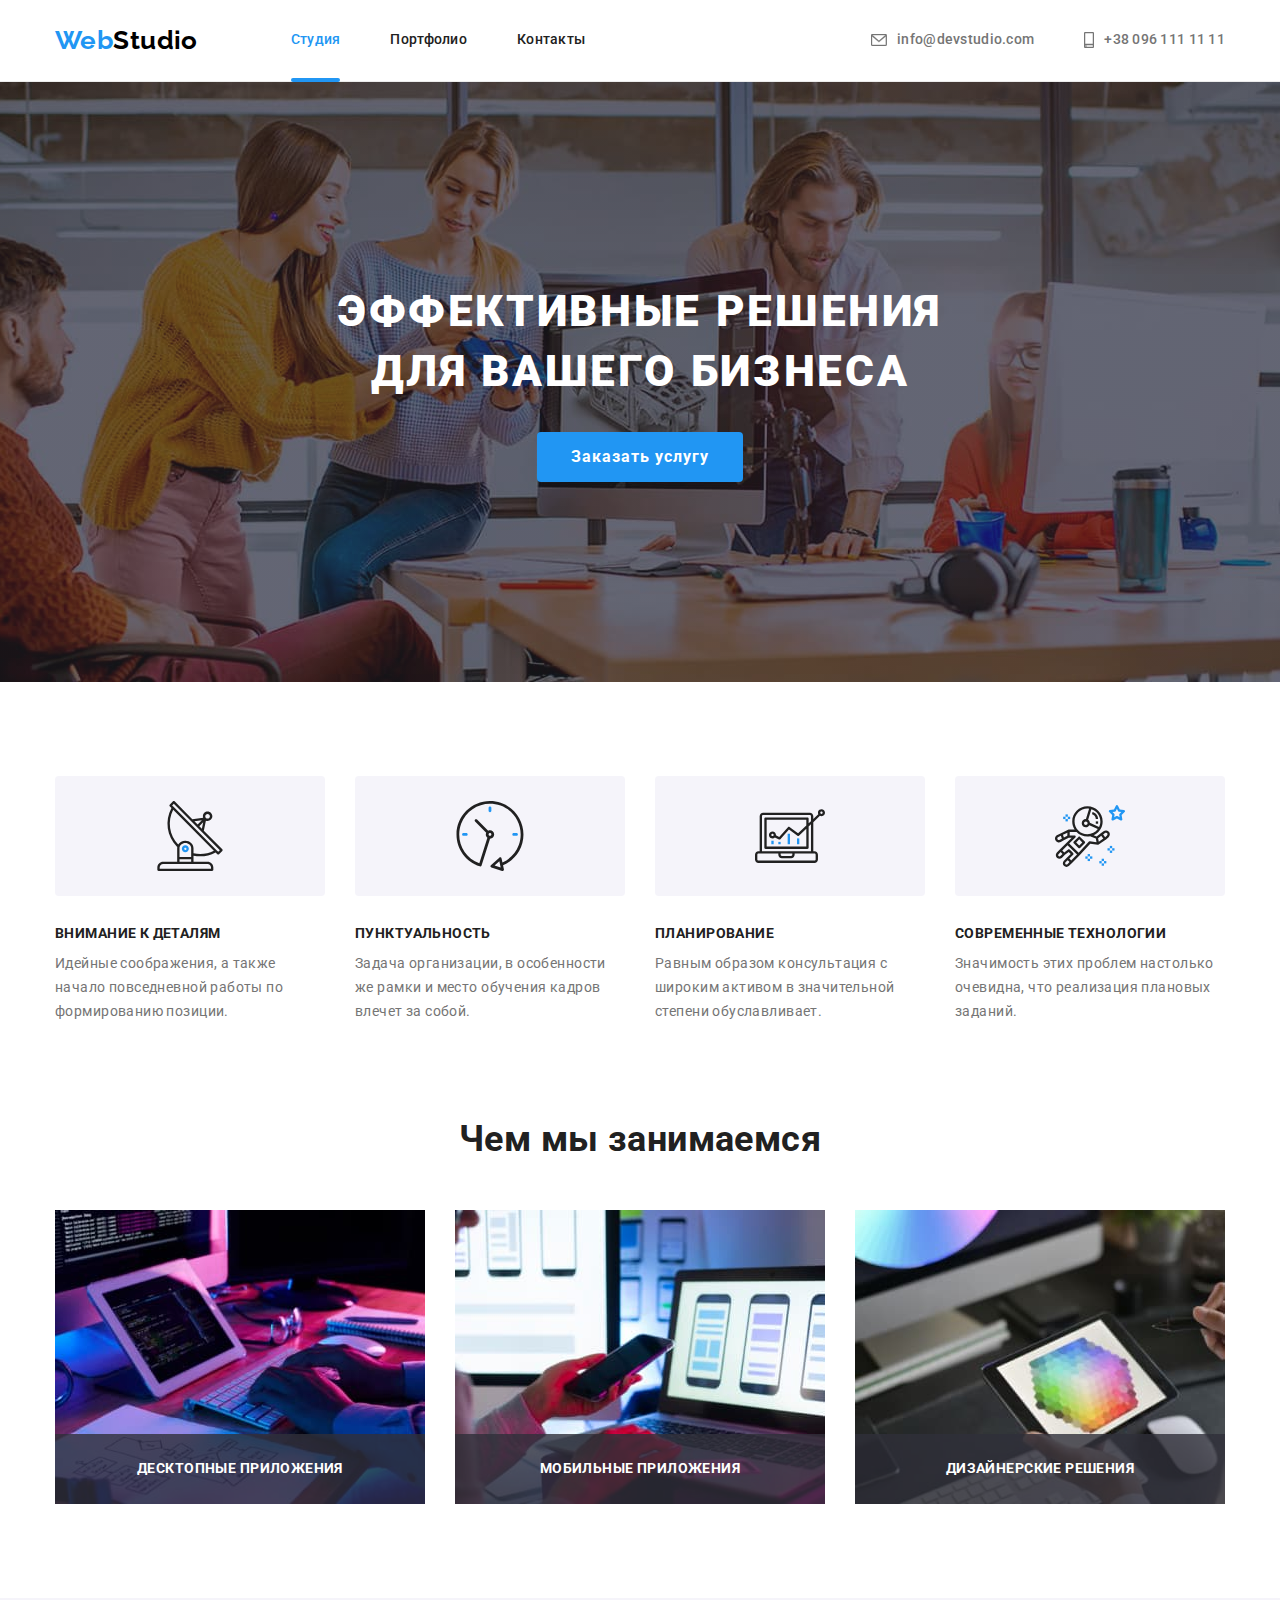
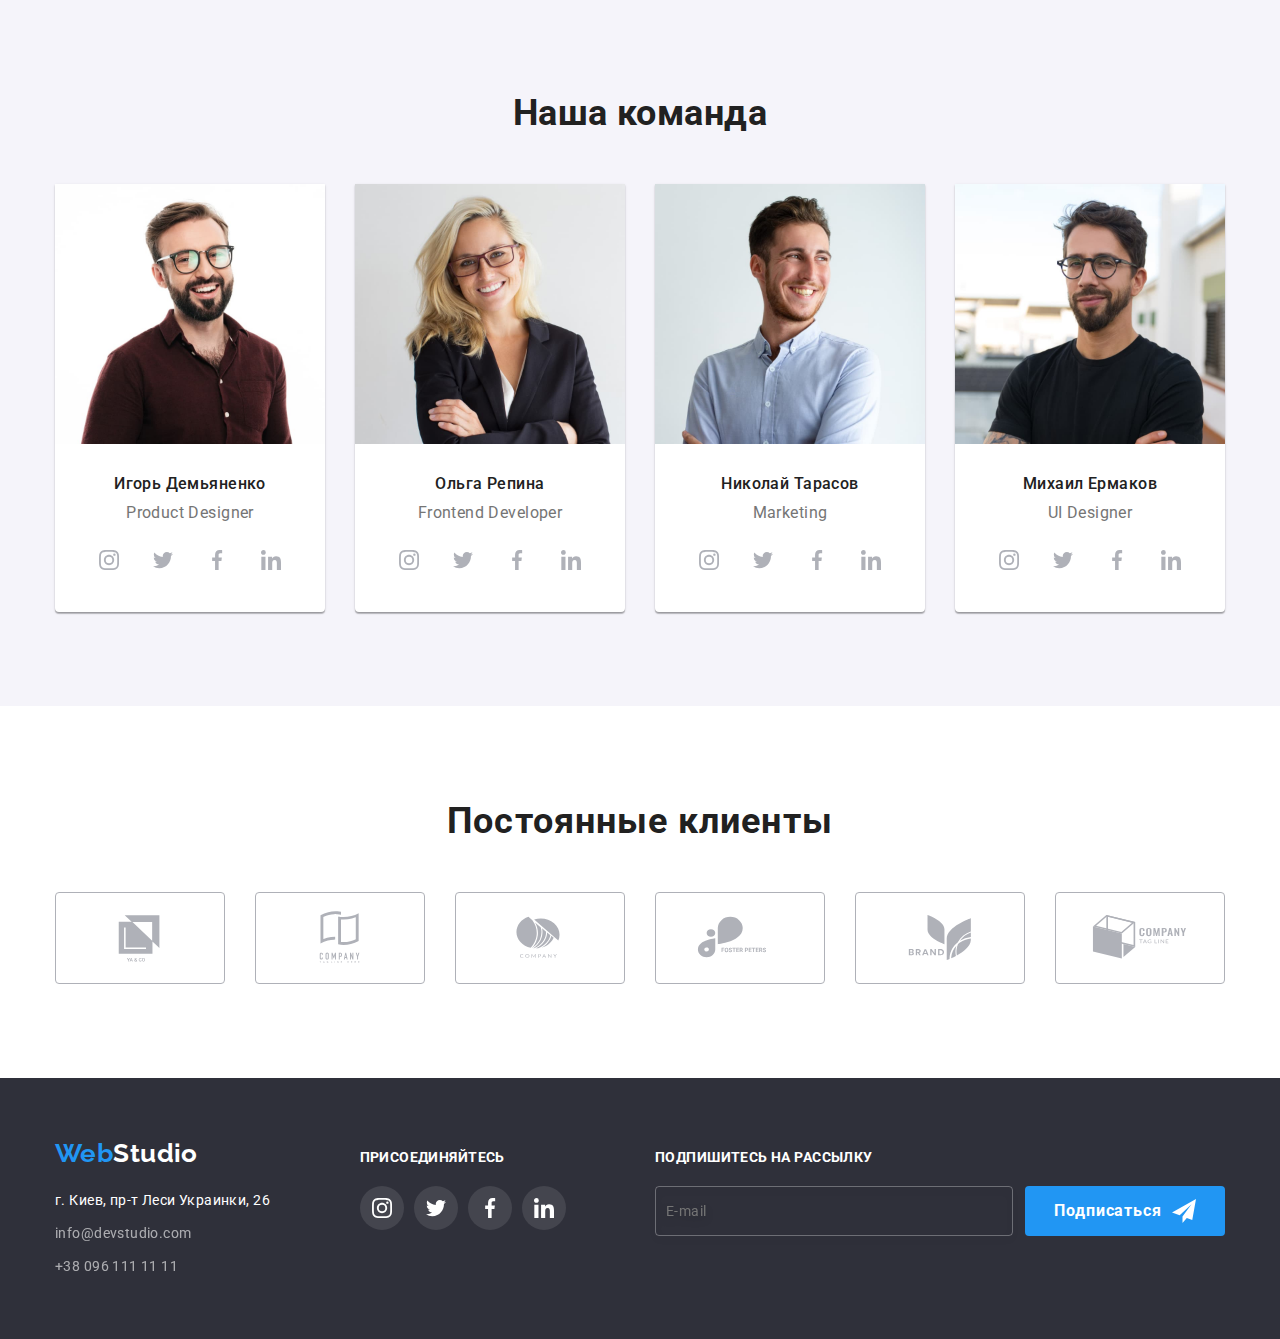
==== index.html @ 37ca89a7 "Добавляет файлы из ДЗ№6" ====
<!DOCTYPE html>
<html lang="ru">
  <head>
    <meta charset="UTF-8" />
    <meta http-equiv="X-UA-Compatible" content="IE=edge" />
    <meta name="viewport" content="width=device-width, initial-scale=1.0" />
    <title>WebStudio</title>
    <link
      rel="stylesheet"
      href="https://cdnjs.cloudflare.com/ajax/libs/modern-normalize/1.0.0/modern-normalize.min.css"
    />
    <link rel="preconnect" href="https://fonts.gstatic.com" />
    <link
      href="https://fonts.googleapis.com/css2?family=Raleway:wght@700&family=Roboto:wght@400;500;700;900&display=swap"
      rel="stylesheet"
    />
    <link rel="stylesheet" href="./css/styles.css" />
  </head>
  <body>
    <header class="header">
      <div class="container">
        <nav class="nav">
          <a class="header-logo link" href="./index.html"><span class="logo-color header">Web</span>Studio</a>
          <ul class="nav-menu">
            <li class="menu-item"><a class="link current" href="./index.html">Студия</a></li>
            <li class="menu-item"><a class="link" href="./portfolio.html">Портфолио</a></li>
            <li class="menu-item"><a class="link" href="">Контакты</a></li>
          </ul>
        </nav>

        <ul class="contact-menu">
          <li class="menu-item">
            <a class="link contact-link" href="mailto:info@devstudio.com">
              <svg class="contact-icons-svg" width="16" height="12">
                <use href="./images/icons/sprite.svg#icon-mail"></use>
              </svg>
              info@devstudio.com
            </a>
          </li>
          <li class="menu-item">
            <a class="link contact-link" href="tel:+380961111111">
              <svg class="contact-icons-svg" width="10" height="16">
                <use href="./images/icons/sprite.svg#icon-phone"></use>
              </svg>
              +38 096 111 11 11
            </a>
          </li>
        </ul>
      </div>
    </header>

    <main class="main">
      <section class="hero">
        <div class="container">
          <h1 class="hero-title">Эффективные решения<br />для вашего бизнеса</h1>
          <button class="hero-btn button" type="button" data-modal-open>Заказать услугу</button>
        </div>

        <div class="backdrop is-hidden" data-modal>
          <div class="modal">
            <button class="modal-btn-close" type="button" data-modal-close>
              <svg class="modal-button-icone">
                <use href="./images/icons/sprite.svg#icon-close"></use>
              </svg>
            </button>

            <form class="modal-form">
              <p class="modal-form-title">Оставьте свои данные, мы вам перезвоним</p>
              <div class="modal-form-group">
                <div class="modal-form-field">
                  <label class="modal-form-label" for="username">Имя</label>
                  <input class="modal-form-input" type="text" name="username" id="username" />
                  <svg class="modal-form-icone">
                    <use href="./images/icons/sprite.svg#icon-person"></use>
                  </svg>
                </div>
                <div class="modal-form-field">
                  <label class="modal-form-label" for="tel">Телефон</label>
                  <input class="modal-form-input" type="tel" name="tel" id="tel" />
                  <svg class="modal-form-icone">
                    <use href="./images/icons/sprite.svg#icon-telephone"></use>
                  </svg>
                </div>
                <div class="modal-form-field">
                  <label class="modal-form-label" for="mail">Почта</label>
                  <input class="modal-form-input" type="email" name="mail" id="mail" />
                  <svg class="modal-form-icone">
                    <use href="./images/icons/sprite.svg#icon-email-black"></use>
                  </svg>
                </div>
                <div class="modal-form-field">
                  <label class="modal-form-label" for="comment">Комментарий</label>
                  <textarea
                    class="modal-form-textarea"
                    name="comment"
                    id="comment"
                    placeholder="Введите текст"
                  ></textarea>
                </div>
              </div>

              <div class="modal-form-checkbox">
                <input class="checkbox-input visually-hidden" type="checkbox" name="checkbox" id="checkbox" />
                <label class="checkbox-label" for="checkbox">
                  Соглашаюсь с рассылкой и принимаю
                  <a class="checkbox-link" href="">Условия договора</a>
                </label>
              </div>

              <button class="modal-btn button" type="submit">Отправить</button>
            </form>
          </div>
        </div>
      </section>

      <section class="features section">
        <div class="container">
          <h2 class="visually-hidden">Особенности</h2>
          <ul class="list">
            <li class="item features-item">
              <h3 class="features-subtitle">Внимание к деталям</h3>
              <p class="features-text">
                Идейные соображения, а также начало повседневной работы по формированию позиции.
              </p>
            </li>
            <li class="item features-item">
              <h3 class="features-subtitle">Пунктуальность</h3>
              <p class="features-text">
                Задача организации, в особенности же рамки и место обучения кадров влечет за собой.
              </p>
            </li>
            <li class="item features-item">
              <h3 class="features-subtitle">Планирование</h3>
              <p class="features-text">
                Равным образом консультация с широким активом в значительной степени обуславливает.
              </p>
            </li>
            <li class="item features-item">
              <h3 class="features-subtitle">Современные технологии</h3>
              <p class="features-text">Значимость этих проблем настолько очевидна, что реализация плановых заданий.</p>
            </li>
          </ul>
        </div>
      </section>

      <section class="working section">
        <div class="container">
          <h2 class="working-title">Чем мы занимаемся</h2>
          <ul class="list">
            <li class="item working-item">
              <div class="working-thumb">
                <img src="./images/studio/working-1.jpg" width="370" alt="десктопные приложения" />
                <div class="working-thumb-text">
                  <p class="working-text">Десктопные приложения</p>
                </div>
              </div>
            </li>
            <li class="item working-item">
              <div class="working-thumb">
                <img src="./images/studio/working-2.jpg" width="370" alt="мобильные приложения" />
                <div class="working-thumb-text">
                  <p class="working-text">Мобильные приложения</p>
                </div>
              </div>
            </li>
            <li class="item working-item">
              <div class="working-thumb">
                <img src="./images/studio/working-3.jpg" width="370" alt="дизайнерские решения" />
                <div class="working-thumb-text">
                  <p class="working-text">Дизайнерские решения</p>
                </div>
              </div>
            </li>
          </ul>
        </div>
      </section>

      <section class="team section">
        <div class="container">
          <h2 class="team-title">Наша команда</h2>
          <ul class="list">
            <li class="item team-item">
              <img src="./images/studio/igor-demyanenko.jpg" width="270" alt="Игорь Демьяненко" />
              <div class="team-cards">
                <h3 class="team-subtitle">Игорь Демьяненко</h3>
                <p class="team-text" lang="en">Product Designer</p>
                <ul class="social-icons">
                  <li class="social-icons-item">
                    <a href="" class="social-icons-link" target="_blank" rel="noopener noreferrer">
                      <svg class="social-icons-svg">
                        <use href="./images/icons/sprite.svg#icon-instagram"></use>
                      </svg>
                    </a>
                  </li>
                  <li class="social-icons-item">
                    <a href="" class="social-icons-link" target="_blank" rel="noopener noreferrer">
                      <svg class="social-icons-svg">
                        <use href="./images/icons/sprite.svg#icon-twitter"></use>
                      </svg>
                    </a>
                  </li>
                  <li class="social-icons-item">
                    <a href="" class="social-icons-link" target="_blank" rel="noopener noreferrer">
                      <svg class="social-icons-svg">
                        <use href="./images/icons/sprite.svg#icon-facebook"></use>
                      </svg>
                    </a>
                  </li>
                  <li class="social-icons-item">
                    <a href="" class="social-icons-link" target="_blank" rel="noopener noreferrer">
                      <svg class="social-icons-svg">
                        <use href="./images/icons/sprite.svg#icon-linkedin"></use>
                      </svg>
                    </a>
                  </li>
                </ul>
              </div>
            </li>
            <li class="item team-item">
              <img src="./images/studio/olga-repina.jpg" width="270" alt="Ольга Репина" />
              <div class="team-cards">
                <h3 class="team-subtitle">Ольга Репина</h3>
                <p class="team-text" lang="en">Frontend Developer</p>
                <ul class="social-icons">
                  <li class="social-icons-item">
                    <a href="" class="social-icons-link" target="_blank" rel="noopener noreferrer">
                      <svg class="social-icons-svg">
                        <use href="./images/icons/sprite.svg#icon-instagram"></use>
                      </svg>
                    </a>
                  </li>
                  <li class="social-icons-item">
                    <a href="" class="social-icons-link" target="_blank" rel="noopener noreferrer">
                      <svg class="social-icons-svg">
                        <use href="./images/icons/sprite.svg#icon-twitter"></use>
                      </svg>
                    </a>
                  </li>
                  <li class="social-icons-item">
                    <a href="" class="social-icons-link" target="_blank" rel="noopener noreferrer">
                      <svg class="social-icons-svg">
                        <use href="./images/icons/sprite.svg#icon-facebook"></use>
                      </svg>
                    </a>
                  </li>
                  <li class="social-icons-item">
                    <a href="" class="social-icons-link" target="_blank" rel="noopener noreferrer">
                      <svg class="social-icons-svg">
                        <use href="./images/icons/sprite.svg#icon-linkedin"></use>
                      </svg>
                    </a>
                  </li>
                </ul>
              </div>
            </li>
            <li class="item team-item">
              <img src="./images/studio/nikolay-tarasov.jpg" width="270" alt="Николай Тарасов" />
              <div class="team-cards">
                <h3 class="team-subtitle">Николай Тарасов</h3>
                <p class="team-text" lang="en">Marketing</p>
                <ul class="social-icons">
                  <li class="social-icons-item">
                    <a href="" class="social-icons-link" target="_blank" rel="noopener noreferrer">
                      <svg class="social-icons-svg">
                        <use href="./images/icons/sprite.svg#icon-instagram"></use>
                      </svg>
                    </a>
                  </li>
                  <li class="social-icons-item">
                    <a href="" class="social-icons-link" target="_blank" rel="noopener noreferrer">
                      <svg class="social-icons-svg">
                        <use href="./images/icons/sprite.svg#icon-twitter"></use>
                      </svg>
                    </a>
                  </li>
                  <li class="social-icons-item">
                    <a href="" class="social-icons-link" target="_blank" rel="noopener noreferrer">
                      <svg class="social-icons-svg">
                        <use href="./images/icons/sprite.svg#icon-facebook"></use>
                      </svg>
                    </a>
                  </li>
                  <li class="social-icons-item">
                    <a href="" class="social-icons-link" target="_blank" rel="noopener noreferrer">
                      <svg class="social-icons-svg">
                        <use href="./images/icons/sprite.svg#icon-linkedin"></use>
                      </svg>
                    </a>
                  </li>
                </ul>
              </div>
            </li>
            <li class="item team-item">
              <img src="./images/studio/mikhail-yermakov.jpg" width="270" alt="Михаил Ермаков" />
              <div class="team-cards">
                <h3 class="team-subtitle">Михаил Ермаков</h3>
                <p class="team-text" lang="en">UI Designer</p>
                <ul class="social-icons">
                  <li class="social-icons-item">
                    <a href="" class="social-icons-link" target="_blank" rel="noopener noreferrer">
                      <svg class="social-icons-svg">
                        <use href="./images/icons/sprite.svg#icon-instagram"></use>
                      </svg>
                    </a>
                  </li>
                  <li class="social-icons-item">
                    <a href="" class="social-icons-link" target="_blank" rel="noopener noreferrer">
                      <svg class="social-icons-svg">
                        <use href="./images/icons/sprite.svg#icon-twitter"></use>
                      </svg>
                    </a>
                  </li>
                  <li class="social-icons-item">
                    <a href="" class="social-icons-link" target="_blank" rel="noopener noreferrer">
                      <svg class="social-icons-svg">
                        <use href="./images/icons/sprite.svg#icon-facebook"></use>
                      </svg>
                    </a>
                  </li>
                  <li class="social-icons-item">
                    <a href="" class="social-icons-link" target="_blank" rel="noopener noreferrer">
                      <svg class="social-icons-svg">
                        <use href="./images/icons/sprite.svg#icon-linkedin"></use>
                      </svg>
                    </a>
                  </li>
                </ul>
              </div>
            </li>
          </ul>
        </div>
      </section>

      <section class="client section">
        <div class="container">
          <h2 class="client-title">Постоянные клиенты</h2>
          <ul class="client-icons">
            <li class="client-icons-item">
              <a href="" class="client-icons-link">
                <svg class="client-icons-svg">
                  <use href="./images/icons/sprite.svg#icon-yaco"></use>
                </svg>
              </a>
            </li>
            <li class="client-icons-item">
              <a href="" class="client-icons-link">
                <svg class="client-icons-svg">
                  <use href="./images/icons/sprite.svg#icon-tegline-here"></use>
                </svg>
              </a>
            </li>
            <li class="client-icons-item">
              <a href="" class="client-icons-link">
                <svg class="client-icons-svg">
                  <use href="./images/icons/sprite.svg#icon-company"></use>
                </svg>
              </a>
            </li>
            <li class="client-icons-item">
              <a href="" class="client-icons-link">
                <svg class="client-icons-svg">
                  <use href="./images/icons/sprite.svg#icon-foster"></use>
                </svg>
              </a>
            </li>
            <li class="client-icons-item">
              <a href="" class="client-icons-link">
                <svg class="client-icons-svg">
                  <use href="./images/icons/sprite.svg#icon-brend"></use>
                </svg>
              </a>
            </li>
            <li class="client-icons-item">
              <a href="" class="client-icons-link">
                <svg class="client-icons-svg">
                  <use href="./images/icons/sprite.svg#icon-teg-line"></use>
                </svg>
              </a>
            </li>
          </ul>
        </div>
      </section>
    </main>

    <footer class="footer">
      <div class="container footer-box">
        <div class="footer-contact-block">
          <a class="footer-logo link" href="./index.html"><span class="logo-color footer">Web</span>Studio</a>
          <address>
            <ul class="footer-contacts">
              <li class="contacts-item">
                <a class="link" href="https://goo.gl/maps/YKfrbPaqu9JPs9dHA" target="_blank" rel="noopener noreferrer">
                  г. Киев, пр-т Леси Украинки, 26
                </a>
              </li>
              <li class="contacts-item">
                <a class="link" href="mailto:info@devstudio.com">info@devstudio.com</a>
              </li>
              <li class="contacts-item">
                <a class="link" href="tel:+380961111111">+38 096 111 11 11</a>
              </li>
            </ul>
          </address>
        </div>
        <div class="footer-social-icons">
          <p class="footer-title">присоединяйтесь</p>
          <ul class="social-icons">
            <li class="social-icons-item">
              <a href="" class="social-icons-link" target="_blank" rel="noopener noreferrer">
                <svg class="social-icons-svg">
                  <use href="./images/icons/sprite.svg#icon-instagram"></use>
                </svg>
              </a>
            </li>
            <li class="social-icons-item">
              <a href="" class="social-icons-link" target="_blank" rel="noopener noreferrer">
                <svg class="social-icons-svg">
                  <use href="./images/icons/sprite.svg#icon-twitter"></use>
                </svg>
              </a>
            </li>
            <li class="social-icons-item">
              <a href="" class="social-icons-link" target="_blank" rel="noopener noreferrer">
                <svg class="social-icons-svg">
                  <use href="./images/icons/sprite.svg#icon-facebook"></use>
                </svg>
              </a>
            </li>
            <li class="social-icons-item">
              <a href="" class="social-icons-link" target="_blank" rel="noopener noreferrer">
                <svg class="social-icons-svg">
                  <use href="./images/icons/sprite.svg#icon-linkedin"></use>
                </svg>
              </a>
            </li>
          </ul>
        </div>

        <form class="footer-form">
          <label class="footer-form-text" for="email">Подпишитесь на рассылку</label>
          <input
            class="footer-form-input"
            type="email"
            name="email"
            placeholder="E-mail"
            id="email"
            autocomplete="off"
          />
          <button class="footer-form-btn button" type="submit">
            Подписаться
            <svg class="footer-form-svg">
              <use href="./images/icons/sprite.svg#icon-send"></use>
            </svg>
          </button>
        </form>
      </div>
    </footer>

    <script src="./js/modal.js"></script>
  </body>
</html>
---- css/styles.css ----
:root {
  --primary-background-color: #ffffff;
  --secondary-background-color: #2f303a;
  --accent-background-color: #f5f4fa;
  --primary-text-color: #212121;
  --secondary-text-color: #757575;
  --accent-text-color: #ffffff;
  --accent-color: #2196f3;
  --secondary-accent-color: #000000;
  --icons-color: #AFB1B8;
  --duration: 250ms;
  --timing-function: cubic-bezier(0.4, 0, 0.2, 1);
}

html {
  box-sizing: border-box;
}

*,
*::before,
*::after {
  box-sizing: inherit;
}

body {
  background-color: var(--primary-background-color);
  color: var(--primary-text-color);
  font-family: Roboto; sans-serif;
  font-size: 14px;
  letter-spacing: 0.03em;
}

h1, h2, h3, p, ul {
  margin: 0;
  padding: 0;
  list-style: none;
}

.container {
  width: 1200px;
  padding: 0 15px;
  margin: 0 auto;
}
img {
  display: block;
  max-width: 100%;
  height: auto;
}
.section {
  padding: 94px 0;
}
.list {
  display: flex;
  flex-wrap: wrap;
  margin-left: -30px;
  margin-top: -30px;
}
.item {
  margin-left: 30px;
  margin-top: 30px;
}

.button {
  background-color: var(--accent-color);
  color: var(--accent-text-color);
  font-weight: 700;
  font-size: 16px;
  line-height: 1.87;
  align-items: center;
  letter-spacing: 0.06em;
  border-radius: 4px;
  min-width: 200px;
  border: none;
  cursor: pointer;

  transform: scale(1);

  transition-property: box-shadow, transform;
  transition-duration: var(--duration);
  transition-timing-function: var(--timing-function);
}
.button:active {
  transform: scale(0.9);
}

/* Скрытые заголовки студия + портфолио */
.visually-hidden {
  position: absolute !important;
  clip: rect(1px 1px 1px 1px);
  clip: rect(1px, 1px, 1px, 1px);
  padding: 0 !important;
  border: 0 !important;
  height: 1px !important;
  width: 1px !important;
  overflow: hidden;
}

/* WebStudio */

/* header */
.header {
  border-bottom: 1px solid #ECECEC;
}

.header .container {
  display: flex;
}
.nav,
.nav-menu,
.contact-menu {
  display: inline-flex;
  align-items: center;
}
.menu-item:not(:last-child) {
  margin-right: 50px;
}
.contact-menu {
  margin-left: auto;
}
.contact-link {
  display: flex;
  align-items: center;
 }
.contact-icons-svg {
  fill: var(--secondary-text-color);
  margin-right: 10px;
  stroke: currentColor;
}

.header-logo {
  color: var(--secondary-accent-color);
  font-family: Raleway;
  font-weight: 700;
  font-size: 26px;
  line-height: 1.19;
  margin-right: 93px;
  padding: 25px 0px;
}
.logo-color.header {
  color: var(--accent-color);
  border: none;
}
.nav-menu .link {
  color: var(--primary-text-color);
}
.contact-menu .link {
  color: var(--secondary-text-color);
}
.nav-menu .link,
.contact-menu .link {
  display: inline-flex;
  padding: 32px 0;
  font-weight: 500;
  line-height: 1.14;
  letter-spacing: 0.02em; 
}

/* section hero */
.hero {
  background-color: var(--secondary-background-color);
  text-align: center;
  padding-top: 200px;
  padding-bottom: 200px;

  height: 600px;
  max-width: 1600px;
  margin-left: auto;
  margin-right: auto;
  background-image: linear-gradient(
    to right,
    rgba(47, 48, 58, 0.4),
    rgba(47, 48, 58, 0.4)
  ),
  url(../images/studio/img-overlay.jpg);
  background-repeat: no-repeat;
  background-position: center;
  background-size: cover;
}
.hero-title {
  color: var(--accent-text-color);
  font-weight: 900;
  font-size: 44px;
  line-height: 1.36;
  letter-spacing: 0.06em;
  text-transform: uppercase;
  margin-bottom: 30px;
}
.hero-btn {
  padding: 10px 34px;
}

/* section features */
.features-item {
  flex-basis: calc((100% - 4 * 30px) / 4);
}
.features-item::before {
  display: block;
  content: "";
  width: 270px;
  height: 120px; 
  background-color: var(--accent-background-color);
  border-radius: 4px;
  margin-bottom: 30px;
  background-repeat: no-repeat;
  background-size: auto;
  background-position: center;
}
.features-item:nth-child(1)::before {
  background-image: url(../images/icons/antenna.svg);
}
.features-item:nth-child(2)::before {
  background-image: url(../images/icons/clock.svg);
}
.features-item:nth-child(3)::before {
  background-image: url(../images/icons/diagram.svg);
}
.features-item:nth-child(4)::before {
  background-image: url(../images/icons/astronaut.svg);
}

.features-subtitle {
  font-weight: 700;
  font-size: 14px;
  line-height: 1.14;
  text-transform: uppercase;
  margin-bottom: 10px;
}
.features-text {
  color: var(--secondary-text-color);
  line-height: 1.71;  
}

/* working */
.working {
  padding-top: 0;
}
.working-item {
  flex-basis: calc((100% - 3 * 30px) / 3);
}
.working-title {
  font-size: 36px;
  line-height: 1.17;
  text-align: center;
  margin-bottom: 50px;
}

.working-thumb {
  position: relative;
}

.working-thumb-text {
  position: absolute;
  bottom: 0;

  width: 100%;
  height: 70px;

  display: flex;
  align-items: center;
  justify-content: center;

  background: rgba(47, 48, 58, 0.8);
}

.working-text {
  font-weight: 700;
  line-height: 1.14;
  text-transform: uppercase;

  color:var(--accent-text-color);
}


/* team */
.team {
  background-color: var(--accent-background-color);
  text-align: center;
}
.team-title {
  font-weight: 700;
  font-size: 36px;
  line-height: 1.17;
  margin-bottom: 50px;
}
.team-item {
  flex-basis: calc((100% - 4 * 30px) / 4);
  box-shadow: 0px 1px 3px rgba(0, 0, 0, 0.12), 0px 1px 1px rgba(0, 0, 0, 0.14), 0px 2px 1px rgba(0, 0, 0, 0.2);
  border-radius: 0px 0px 4px 4px;
  background-color: var(--primary-background-color);
}

.team-cards {
  padding: 30px 0px;
}
.team-subtitle {
  font-weight: 500;
  font-size: 16px;
  line-height: 1.19;
  margin-bottom: 10px;
}
.team-text {
  color: var(--secondary-text-color);
  font-size: 16px;
  line-height: 1.19;
  margin-bottom: 16px;
}
.social-icons {
  display: inline-flex;
}
.social-icons-item:not(:last-child) {
  margin-right: 10px;
}
.social-icons-link {
  display:flex;
  justify-content: center;
  align-items: center;
  width: 44px;
  height: 44px;
  border-radius: 50%;
  background-color: var(--primary-background-color);

  transition-property: background-color;
  transition-duration: var(--duration);
  transition-timing-function: var(--timing-function);
}

.social-icons-link:hover, 
.social-icons-link:focus {
  background-color: var(--accent-color);
} 
.social-icons-svg {
  width: 20px;
  height: 20px;
  fill: var(--icons-color);

  transition-property: fill;
  transition-duration: var(--duration);
  transition-timing-function: var(--timing-function);
}

.social-icons-link:hover .social-icons-svg,
.social-icons-link:focus .social-icons-svg {
  fill: var(--accent-text-color);
}

/* clients */
.client-title {
  font-weight: 700;
  font-size: 36px;
  line-height: 1.17;
  text-align: center;
  letter-spacing: 0.03em;
  margin-bottom: 50px;
}
.client-icons {
  display: inline-flex;
}
.client-icons-item:not(:last-child) {
  margin-right: 30px;
}

.client-icons-link {
  display: flex;
  justify-content: center;
  align-items: center;
  width: 170px;
  height: 92px;
  border: 1px solid var(--icons-color);
  border-radius: 4px;
  
  transition-property: border-color;
  transition-duration: var(--duration);
  transition-timing-function: var(--timing-function);
}

.client-icons-svg {
  width: 106px;
  height: 60px;
  fill: var(--icons-color);

  transition-property: fill;
  transition-duration: var(--duration);
  transition-timing-function: var(--timing-function);
}

.client-icons-link:hover,
.client-icons-link:focus {
  border-color: var(--accent-color);
}
.client-icons-link:hover .client-icons-svg ,
.client-icons-link:focus .client-icons-svg {
  fill: var(--accent-color);
}


/* footer */
.footer {
  background-color: var(--secondary-background-color);
  padding-top: 60px;
  padding-bottom: 60px;
}

.footer-box {
  display: flex;
  align-items: baseline;
}
.footer-contact-block {
  margin-right: auto;
}
.footer-contact-block,
.footer-social-icons {
  max-width: 270px;
}

.footer-logo {
  color: var(--accent-text-color);
  font-family: Raleway;
  font-weight: 700;
  font-size: 26px;
  line-height: 1.19;
}
.logo-color.footer {
  color: var(--accent-color);
  padding: 0;
}
.footer-contacts .link {
  color: var(--accent-text-color);
  font-style: normal;
  font-size: 14px;
  line-height: 1.71;
  display: inline-block;
}
.contacts-item:not(:first-child) {
  opacity: 0.6;
  margin-top: 9px;
}
.link {
  text-decoration: none;
}
.footer-logo.link {
  display: inline-block;
  margin-bottom: 20px;
}

.footer-title {
  font-size: 14px;
  font-weight: 700;
  line-height: 1.14;
  letter-spacing: 0.03em;
  text-transform: uppercase;
  color: var(--accent-text-color);
  margin-bottom: 20px;
}
.social-icons-link {
  background: rgba(255, 255, 255, 0.1);
}
.social-icons-link:not(:last-child) {
 margin-right: 10px;
}
.footer-social-icons .social-icons-svg {
  fill: var(--accent-text-color);  
}

.footer-form {
  display: inline-flex;
  max-width: 570px;
  flex-wrap: wrap;
  margin-left: auto;
 }
.footer-form-text {
  font-weight: 700;
  line-height: 1.14;
  text-transform: uppercase;
  color: var(--accent-text-color);
  margin-bottom: 20px;
}
.footer-form-input {
  width: 358px;
  height: 50px;
  border: 1px solid rgba(255, 255, 255, 0.3);
  filter: drop-shadow(0px 4px 4px rgba(0, 0, 0, 0.15));
  border-radius: 4px;
  letter-spacing: 0.03em;
  padding-left: 10px;
  background-color: transparent;
  color: rgba(255, 255, 255, 0.6);
  margin-right: 12px;
}
.footer-form-btn {
  display: flex;
  justify-content: center;
}
.footer-form-btn:hover,
.footer-form-btn:focus {
  box-shadow: 0px 4px 4px rgba(0, 0, 0, 0.15);
}

.footer-form-svg {
  width: 24px;
  height: 24px;
  margin-left: 10px;
}


/* ховер и фокус к ссылкам хедера и футера */
.link {
  transition-property: color;
  transition-duration: var(--duration);
  transition-timing-function: var(--timing-function);
}

.link:hover,
.link:focus {
  color: var(--accent-color);
}

/* подсвечивание текущей страницы */
.link.current {
  color: var(--accent-color);
}

.menu-item {
  position: relative;
}

.link.current::after  {
  content: "";
  position: absolute;
  left: 0;
  bottom: -1.5px;
  display: block;
  width: 100%;
  height: 4px;
  background: var(--accent-color);
  border-radius: 2px;
}


/* PORTFOLIO */

/* button */
.button-list {
  display: flex;
  justify-content: center;
  margin-bottom: 50px;
}
.button-item:not(:last-child) {
  margin-right: 8px;
}
.filters-btn {
  background-color: var(--accent-background-color);
  color: var(--primary-text-color);
  font-weight: 500;
  font-size: 16px;
  line-height: 1.62;
  text-align: center; 
  cursor: pointer;
  border-radius: 4px;
  border: none;
  padding: 6px 22px;
  
  transition-property: background-color, color, box-shadow;
  transition-duration: var(--duration);
  transition-timing-function: var(--timing-function);
}

.filters-btn.all{
  background-color: var(--accent-color);
  color: var(--accent-text-color);
}
.filters-btn:hover,
.filters-btn:focus {
  background-color: var(--accent-color);
  color: var(--accent-text-color);
  box-shadow: 0px 3px 1px rgba(0, 0, 0, 0.1), 0px 1px 2px rgba(0, 0, 0, 0.08), 0px 2px 2px rgba(0, 0, 0, 0.12);
}

/* projects */
.portfolio-item {
  flex-basis: calc((100% - 3 * 30px) / 3);
}
.portfolio-card-link {
  display: block;
  text-decoration: none;

  transition-property: box-shadow;
  transition-duration: var(--duration);
  transition-timing-function: var(--timing-function);
}

.portfolio-card-link:hover,
.portfolio-card-link:focus {
  box-shadow: 0px 1px 1px rgba(0, 0, 0, 0.12), 0px 4px 4px rgba(0, 0, 0, 0.06), 1px 4px 6px rgba(0, 0, 0, 0.16);
}

.portfolio-thumb {
  position: relative;
  overflow: hidden;
}

.portfolio-overlay {
  position: absolute;
  top: 0;
  left: 0;
  width: 100%;
  height: 100%;

  padding: 63px 24px;
  background: rgba(33, 150, 243, 0.9);
  opacity: 0;

  transform: translateY(100%);

  transition-property: transform, opacity;
  transition-duration:var(--duration);
  transition-timing-function: var(--timing-function);
}

.portfolio-card-link:hover .portfolio-overlay,
.portfolio-card-link:focus .portfolio-overlay {
  transform: translateY(0);
  opacity: 1;
}

.portfolio-overlay-text {
  font-size: 18px;
  line-height: 1.56;
  color: var(--accent-text-color);
}

.project-subtitle {
  font-weight: 700;
  font-size: 18px;
  line-height: 2;
  letter-spacing: 0.06em;
  color: var(--primary-text-color);
}
.project-text {
  color: var(--secondary-text-color);
  font-size: 16px;
  line-height: 1.87;
}
.project-cards {
  border: 1px solid #EEEEEE;
  border-top: none;
  padding: 20px 24px;
}

/* Модальное окно */
.backdrop {
  position: fixed;
  top:0;
  left: 0;

  width: 100%;
  height: 100%;

  background-color: rgba(0, 0, 0, 0.2);

  z-index: 1;
  opacity: 1; 

  transition-property: opacity;
  transition-duration: var(--duration);
  transition-timing-function: var(--timing-function);
}

.backdrop.is-hidden {
  opacity: 0;
  pointer-events: none;
}

.backdrop.is-hidden .modal {
  transform: translate(-50%, -50%) scale(1.1);
}

.modal {  
  position: absolute;
  top: 50%;
  left: 50%;
  transform: translate(-50%, -50%) scale(1);
  
  padding: 40px;

  width: 528px;
  height: 581px;
  max-height: 100vh;
  box-shadow: 0px 1px 3px rgba(0, 0, 0, 0.12), 0px 1px 1px rgba(0, 0, 0, 0.14), 0px 2px 1px rgba(0, 0, 0, 0.2);
  border-radius: 4px;

  background: var(--primary-background-color);
  
  transition-property: transform;
  transition-duration: var(--duration);
  transition-timing-function: var(--timing-function);
}

.modal-btn-close {
  position: absolute;
  top: 8px;
  right: 8px;

  width: 30px;
  height: 30px;

  background-color: var(--primary-background-color);
  border: 1px solid rgba(0, 0, 0, 0.1);
  border-radius: 50%;

  cursor: pointer;
  transform: scale(1)

  transition-property: transform;
  transition-duration: var(--duration);
  transition-timing-function: var(--timing-function);
}

.modal-btn-close:active {
  transform: scale(0.9);
}

.modal-btn-close:hover .modal-button-icone,
.modal-btn-close:focus .modal-button-icone {
  fill: var(--accent-color);
}

.modal-button-icone {
  width: 100%;
  height: 100%;
}
.modal-form {
  box-sizing: border-box;
  text-align: left;
  width: 100%;
  color: var(--secondary-text-color);
}
.modal-form-title {
  font-weight: 700;
  font-size: 20px;
  line-height: 1.15;
  text-align: center;
  margin-bottom: 12px;

  color: var(--primary-text-color);
}

.modal-form-field {
  position: relative;
  margin-bottom: 10px;
}
.modal-form-field:last-child {
  margin-bottom: 20px;
}

.modal-form-label {
  display: inline-block;
  font-size: 12px;
  line-height: 1.17;
  letter-spacing: 0.01em;
  margin-bottom: 4px;
}

.modal-form-input,
.modal-form-textarea {
  width: 100%;
  height: 40px;
  border: 1px solid rgba(33, 33, 33, 0.2);
  box-sizing: border-box;
  border-radius: 4px;
  padding-left: 42px ;

  transition-property: border-color;
  transition-duration: var(--duration);
  transition-timing-function: var(--timing-function);
}
.modal-form-input:focus,
.modal-form-textarea:focus {
  border-color: var(--accent-color);
  outline: none;
}

.modal-form-textarea {
  display: block;
  height: 120px;
  padding: 12px 16px;
  resize: none;
}

.modal-form-textarea::placeholder {
 color: rgba(117, 117, 117, 0.5);
}

.modal-form-icone {
  position: absolute;
  left: 12px;
  bottom: 11px;
  width: 18px;
  height: 18px;

  transition-property: fill;
  transition-duration: var(--duration);
  transition-timing-function: var(--timing-function);
}

.modal-form-input:focus + .modal-form-icone {
  fill: var(--accent-color);
}

.modal-form-checkbox {
  text-align: center;
  margin-bottom: 30px;
}
.checkbox-label {
  line-height: 1.71;
}
.checkbox-label::before {
  content: "";
  display: inline-block;
  width: 16px;
  height: 15px;

  border: 1.5px solid var(--primary-text-color);
  box-shadow: 0px 1px 3px rgba(0, 0, 0, 0.12), 0px 1px 1px rgba(0, 0, 0, 0.14), 0px 2px 1px rgba(0, 0, 0, 0.2);
  border-radius: 2px;
}

.checkbox-input:checked + .checkbox-label::before {
  background-image: url(../images/icons/check.svg);
  background-repeat: no-repeat;
  background-position: center;
  background-size: contain;
  
  background-color: var(--accent-color);
  border: var(--accent-color);
  border-radius: 2px;
}

.checkbox-input {
  transition-property: border-color;
  transition-duration: var(--duration);
  transition-timing-function: var(--timing-function);
}

.checkbox-input:focus + .checkbox-label::before {
  border-color: var(--accent-color);
}

.checkbox-input:hover + .checkbox-label::before {
  cursor: pointer;
}

.checkbox-link {
  color: var(--accent-color);
}

.modal-btn {
  display: block;
  margin-left: auto;
  margin-right: auto;
  
  height: 50px;
  box-shadow: 0px 4px 4px rgba(0, 0, 0, 0.15);
}
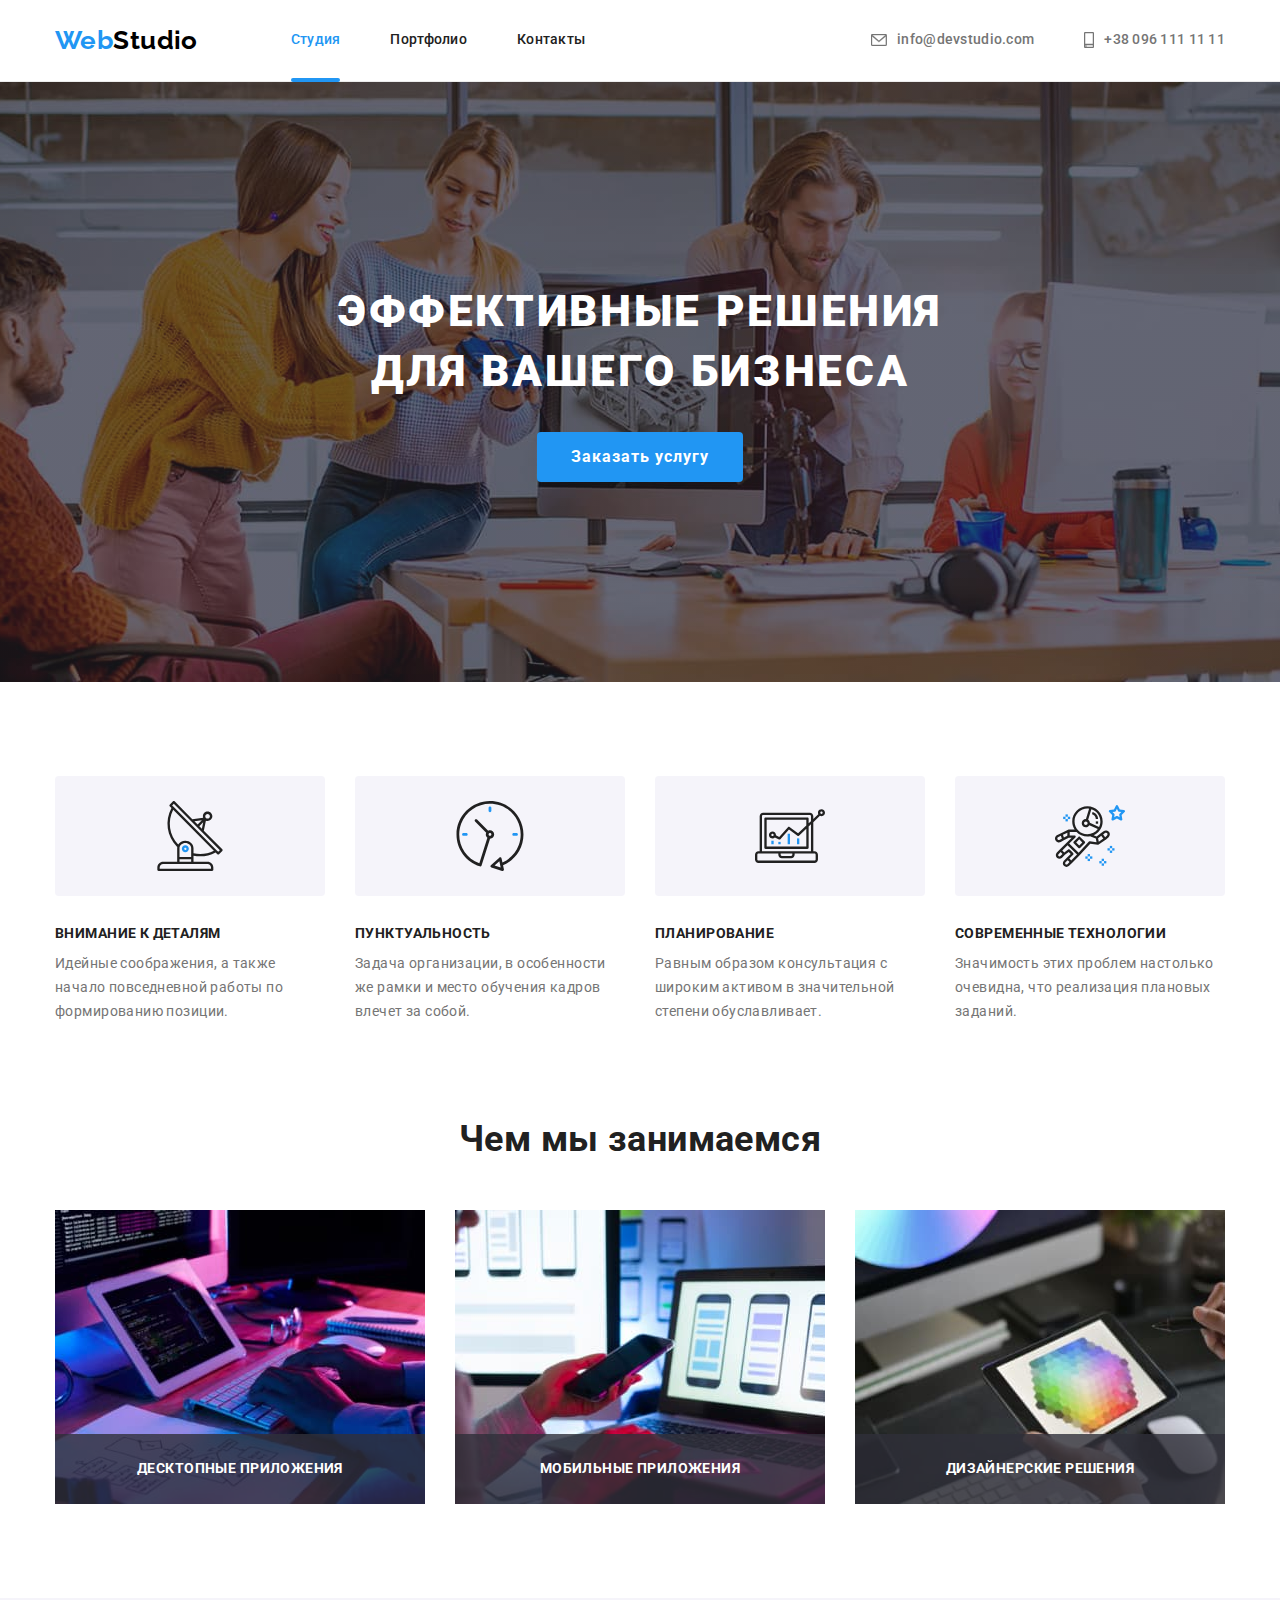
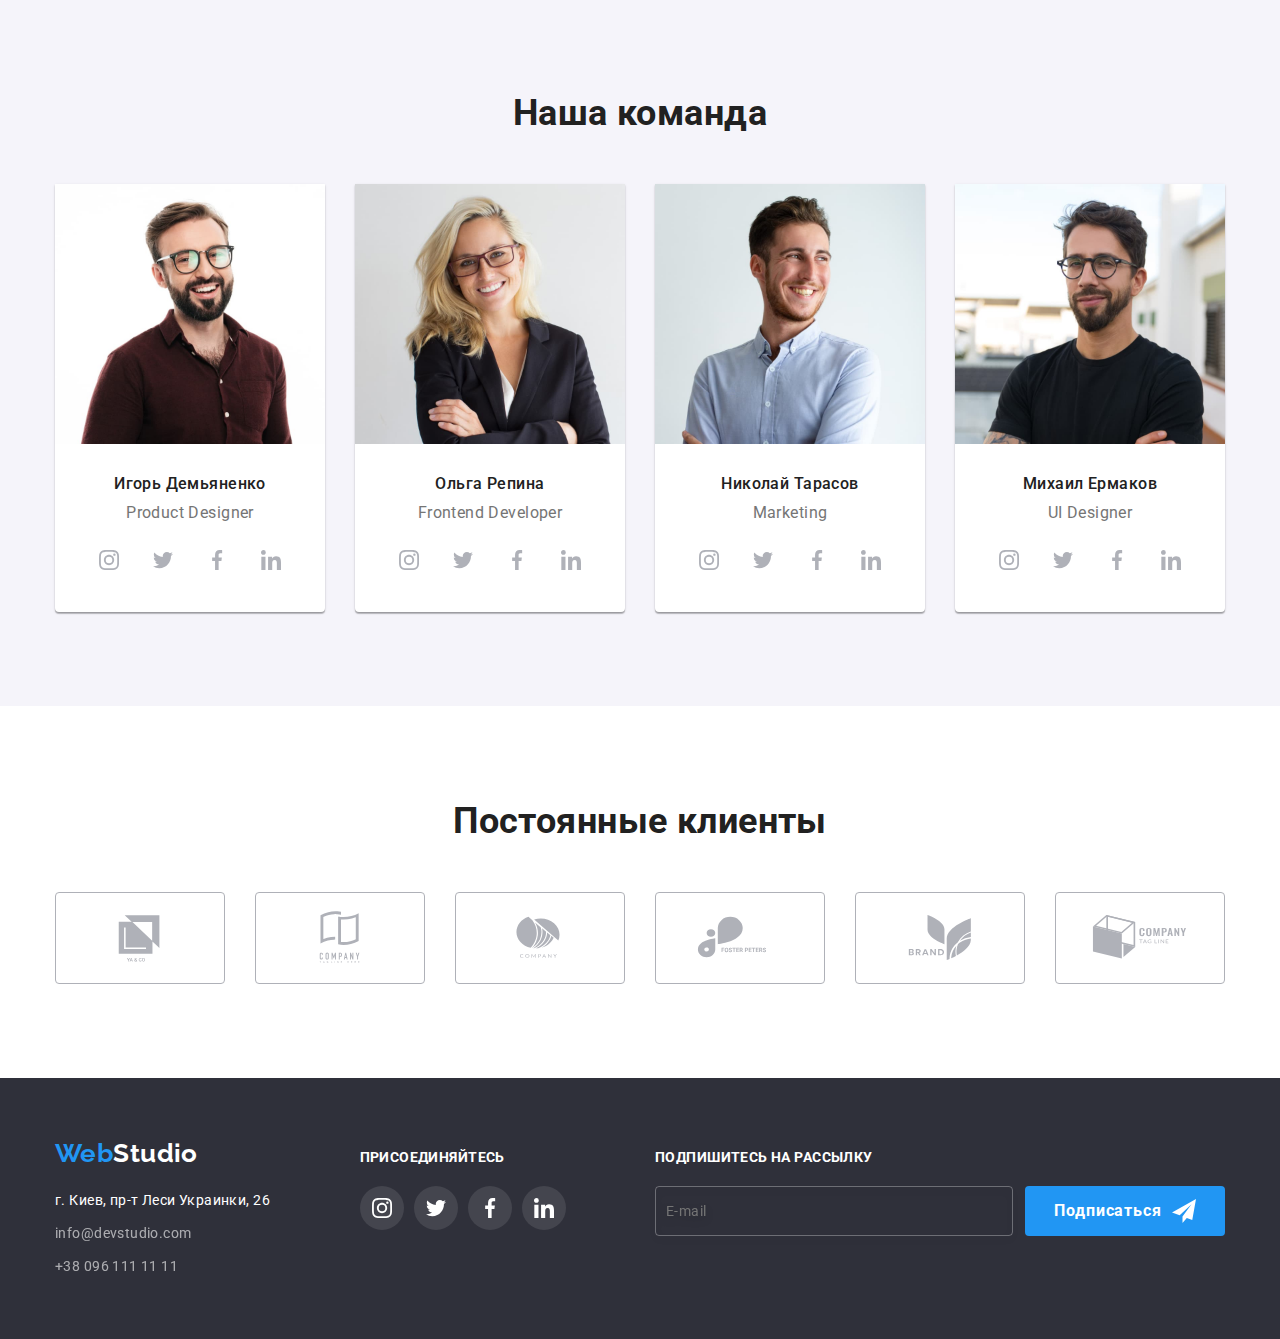
==== commit 35a3990b: "Добавляет именование классов по методологии BEM" ====
--- a/index.html
+++ b/index.html
@@ -18,28 +18,28 @@
   </head>
   <body>
     <header class="header">
-      <div class="container">
-        <nav class="nav">
-          <a class="header-logo link" href="./index.html"><span class="logo-color header">Web</span>Studio</a>
-          <ul class="nav-menu">
-            <li class="menu-item"><a class="link current" href="./index.html">Студия</a></li>
-            <li class="menu-item"><a class="link" href="./portfolio.html">Портфолио</a></li>
-            <li class="menu-item"><a class="link" href="">Контакты</a></li>
+      <div class="container header__container">
+        <nav class="header__nav">
+          <a class="logo header__logo link" href="./index.html"><span class="logo--accent">Web</span>Studio</a>
+          <ul class="menu">
+            <li class="menu__item"><a class="link menu__link menu__link--current" href="./index.html">Студия</a></li>
+            <li class="menu__item"><a class="link menu__link" href="./portfolio.html">Портфолио</a></li>
+            <li class="menu__item"><a class="link menu__link" href="">Контакты</a></li>
           </ul>
         </nav>
 
-        <ul class="contact-menu">
-          <li class="menu-item">
-            <a class="link contact-link" href="mailto:info@devstudio.com">
-              <svg class="contact-icons-svg" width="16" height="12">
+        <ul class="menu header__contact">
+          <li class="menu__item">
+            <a class="link menu__link" href="mailto:info@devstudio.com">
+              <svg class="menu__icon" width="16" height="12">
                 <use href="./images/icons/sprite.svg#icon-mail"></use>
               </svg>
               info@devstudio.com
             </a>
           </li>
-          <li class="menu-item">
-            <a class="link contact-link" href="tel:+380961111111">
-              <svg class="contact-icons-svg" width="10" height="16">
+          <li class="menu__item">
+            <a class="link menu__link" href="tel:+380961111111">
+              <svg class="menu__icon" width="10" height="16">
                 <use href="./images/icons/sprite.svg#icon-phone"></use>
               </svg>
               +38 096 111 11 11
@@ -50,94 +50,38 @@
     </header>
 
     <main class="main">
-      <section class="hero">
+      <section class="hero block block--bg-dark">
         <div class="container">
-          <h1 class="hero-title">Эффективные решения<br />для вашего бизнеса</h1>
-          <button class="hero-btn button" type="button" data-modal-open>Заказать услугу</button>
-        </div>
-
-        <div class="backdrop is-hidden" data-modal>
-          <div class="modal">
-            <button class="modal-btn-close" type="button" data-modal-close>
-              <svg class="modal-button-icone">
-                <use href="./images/icons/sprite.svg#icon-close"></use>
-              </svg>
-            </button>
-
-            <form class="modal-form">
-              <p class="modal-form-title">Оставьте свои данные, мы вам перезвоним</p>
-              <div class="modal-form-group">
-                <div class="modal-form-field">
-                  <label class="modal-form-label" for="username">Имя</label>
-                  <input class="modal-form-input" type="text" name="username" id="username" />
-                  <svg class="modal-form-icone">
-                    <use href="./images/icons/sprite.svg#icon-person"></use>
-                  </svg>
-                </div>
-                <div class="modal-form-field">
-                  <label class="modal-form-label" for="tel">Телефон</label>
-                  <input class="modal-form-input" type="tel" name="tel" id="tel" />
-                  <svg class="modal-form-icone">
-                    <use href="./images/icons/sprite.svg#icon-telephone"></use>
-                  </svg>
-                </div>
-                <div class="modal-form-field">
-                  <label class="modal-form-label" for="mail">Почта</label>
-                  <input class="modal-form-input" type="email" name="mail" id="mail" />
-                  <svg class="modal-form-icone">
-                    <use href="./images/icons/sprite.svg#icon-email-black"></use>
-                  </svg>
-                </div>
-                <div class="modal-form-field">
-                  <label class="modal-form-label" for="comment">Комментарий</label>
-                  <textarea
-                    class="modal-form-textarea"
-                    name="comment"
-                    id="comment"
-                    placeholder="Введите текст"
-                  ></textarea>
-                </div>
-              </div>
-
-              <div class="modal-form-checkbox">
-                <input class="checkbox-input visually-hidden" type="checkbox" name="checkbox" id="checkbox" />
-                <label class="checkbox-label" for="checkbox">
-                  Соглашаюсь с рассылкой и принимаю
-                  <a class="checkbox-link" href="">Условия договора</a>
-                </label>
-              </div>
-
-              <button class="modal-btn button" type="submit">Отправить</button>
-            </form>
-          </div>
+          <h1 class="hero__title">Эффективные решения<br />для вашего бизнеса</h1>
+          <button class="hero__btn button" type="button" data-modal-open>Заказать услугу</button>
         </div>
       </section>
 
       <section class="features section">
         <div class="container">
           <h2 class="visually-hidden">Особенности</h2>
-          <ul class="list">
-            <li class="item features-item">
-              <h3 class="features-subtitle">Внимание к деталям</h3>
-              <p class="features-text">
+          <ul class="flex-list">
+            <li class="item features__item">
+              <h3 class="features__subtitle">Внимание к деталям</h3>
+              <p class="features__text">
                 Идейные соображения, а также начало повседневной работы по формированию позиции.
               </p>
             </li>
-            <li class="item features-item">
-              <h3 class="features-subtitle">Пунктуальность</h3>
-              <p class="features-text">
+            <li class="item features__item">
+              <h3 class="features__subtitle">Пунктуальность</h3>
+              <p class="features__text">
                 Задача организации, в особенности же рамки и место обучения кадров влечет за собой.
               </p>
             </li>
-            <li class="item features-item">
-              <h3 class="features-subtitle">Планирование</h3>
-              <p class="features-text">
+            <li class="item features__item">
+              <h3 class="features__subtitle">Планирование</h3>
+              <p class="features__text">
                 Равным образом консультация с широким активом в значительной степени обуславливает.
               </p>
             </li>
-            <li class="item features-item">
-              <h3 class="features-subtitle">Современные технологии</h3>
-              <p class="features-text">Значимость этих проблем настолько очевидна, что реализация плановых заданий.</p>
+            <li class="item features__item">
+              <h3 class="features__subtitle">Современные технологии</h3>
+              <p class="features__text">Значимость этих проблем настолько очевидна, что реализация плановых заданий.</p>
             </li>
           </ul>
         </div>
@@ -145,29 +89,29 @@
 
       <section class="working section">
         <div class="container">
-          <h2 class="working-title">Чем мы занимаемся</h2>
-          <ul class="list">
-            <li class="item working-item">
-              <div class="working-thumb">
+          <h2 class="section__title">Чем мы занимаемся</h2>
+          <ul class="flex-list">
+            <li class="item working__item">
+              <div class="working__thumb">
                 <img src="./images/studio/working-1.jpg" width="370" alt="десктопные приложения" />
-                <div class="working-thumb-text">
-                  <p class="working-text">Десктопные приложения</p>
+                <div class="working__label">
+                  <p class="working__text">Десктопные приложения</p>
                 </div>
               </div>
             </li>
-            <li class="item working-item">
-              <div class="working-thumb">
+            <li class="item working__item">
+              <div class="working__thumb">
                 <img src="./images/studio/working-2.jpg" width="370" alt="мобильные приложения" />
-                <div class="working-thumb-text">
-                  <p class="working-text">Мобильные приложения</p>
+                <div class="working__label">
+                  <p class="working__text">Мобильные приложения</p>
                 </div>
               </div>
             </li>
-            <li class="item working-item">
-              <div class="working-thumb">
+            <li class="item working__item">
+              <div class="working__thumb">
                 <img src="./images/studio/working-3.jpg" width="370" alt="дизайнерские решения" />
-                <div class="working-thumb-text">
-                  <p class="working-text">Дизайнерские решения</p>
+                <div class="working__label">
+                  <p class="working__text">Дизайнерские решения</p>
                 </div>
               </div>
             </li>
@@ -177,38 +121,38 @@
 
       <section class="team section">
         <div class="container">
-          <h2 class="team-title">Наша команда</h2>
-          <ul class="list">
-            <li class="item team-item">
+          <h2 class="section__title">Наша команда</h2>
+          <ul class="flex-list">
+            <li class="item team__item">
               <img src="./images/studio/igor-demyanenko.jpg" width="270" alt="Игорь Демьяненко" />
-              <div class="team-cards">
-                <h3 class="team-subtitle">Игорь Демьяненко</h3>
-                <p class="team-text" lang="en">Product Designer</p>
+              <div class="team__cards">
+                <h3 class="team__subtitle">Игорь Демьяненко</h3>
+                <p class="team__text" lang="en">Product Designer</p>
                 <ul class="social-icons">
-                  <li class="social-icons-item">
-                    <a href="" class="social-icons-link" target="_blank" rel="noopener noreferrer">
-                      <svg class="social-icons-svg">
+                  <li class="social-icons__item">
+                    <a href="" class="social-icons__link" target="_blank" rel="noopener noreferrer">
+                      <svg class="social-icons__svg">
                         <use href="./images/icons/sprite.svg#icon-instagram"></use>
                       </svg>
                     </a>
                   </li>
-                  <li class="social-icons-item">
-                    <a href="" class="social-icons-link" target="_blank" rel="noopener noreferrer">
-                      <svg class="social-icons-svg">
+                  <li class="social-icons__item">
+                    <a href="" class="social-icons__link" target="_blank" rel="noopener noreferrer">
+                      <svg class="social-icons__svg">
                         <use href="./images/icons/sprite.svg#icon-twitter"></use>
                       </svg>
                     </a>
                   </li>
-                  <li class="social-icons-item">
-                    <a href="" class="social-icons-link" target="_blank" rel="noopener noreferrer">
-                      <svg class="social-icons-svg">
+                  <li class="social-icons__item">
+                    <a href="" class="social-icons__link" target="_blank" rel="noopener noreferrer">
+                      <svg class="social-icons__svg">
                         <use href="./images/icons/sprite.svg#icon-facebook"></use>
                       </svg>
                     </a>
                   </li>
-                  <li class="social-icons-item">
-                    <a href="" class="social-icons-link" target="_blank" rel="noopener noreferrer">
-                      <svg class="social-icons-svg">
+                  <li class="social-icons__item">
+                    <a href="" class="social-icons__link" target="_blank" rel="noopener noreferrer">
+                      <svg class="social-icons__svg">
                         <use href="./images/icons/sprite.svg#icon-linkedin"></use>
                       </svg>
                     </a>
@@ -216,36 +160,36 @@
                 </ul>
               </div>
             </li>
-            <li class="item team-item">
+            <li class="item team__item">
               <img src="./images/studio/olga-repina.jpg" width="270" alt="Ольга Репина" />
-              <div class="team-cards">
-                <h3 class="team-subtitle">Ольга Репина</h3>
-                <p class="team-text" lang="en">Frontend Developer</p>
+              <div class="team__cards">
+                <h3 class="team__subtitle">Ольга Репина</h3>
+                <p class="team__text" lang="en">Frontend Developer</p>
                 <ul class="social-icons">
-                  <li class="social-icons-item">
-                    <a href="" class="social-icons-link" target="_blank" rel="noopener noreferrer">
-                      <svg class="social-icons-svg">
+                  <li class="social-icons__item">
+                    <a href="" class="social-icons__link" target="_blank" rel="noopener noreferrer">
+                      <svg class="social-icons__svg">
                         <use href="./images/icons/sprite.svg#icon-instagram"></use>
                       </svg>
                     </a>
                   </li>
-                  <li class="social-icons-item">
-                    <a href="" class="social-icons-link" target="_blank" rel="noopener noreferrer">
-                      <svg class="social-icons-svg">
+                  <li class="social-icons__item">
+                    <a href="" class="social-icons__link" target="_blank" rel="noopener noreferrer">
+                      <svg class="social-icons__svg">
                         <use href="./images/icons/sprite.svg#icon-twitter"></use>
                       </svg>
                     </a>
                   </li>
-                  <li class="social-icons-item">
-                    <a href="" class="social-icons-link" target="_blank" rel="noopener noreferrer">
-                      <svg class="social-icons-svg">
+                  <li class="social-icons__item">
+                    <a href="" class="social-icons__link" target="_blank" rel="noopener noreferrer">
+                      <svg class="social-icons__svg">
                         <use href="./images/icons/sprite.svg#icon-facebook"></use>
                       </svg>
                     </a>
                   </li>
-                  <li class="social-icons-item">
-                    <a href="" class="social-icons-link" target="_blank" rel="noopener noreferrer">
-                      <svg class="social-icons-svg">
+                  <li class="social-icons__item">
+                    <a href="" class="social-icons__link" target="_blank" rel="noopener noreferrer">
+                      <svg class="social-icons__svg">
                         <use href="./images/icons/sprite.svg#icon-linkedin"></use>
                       </svg>
                     </a>
@@ -253,36 +197,36 @@
                 </ul>
               </div>
             </li>
-            <li class="item team-item">
+            <li class="item team__item">
               <img src="./images/studio/nikolay-tarasov.jpg" width="270" alt="Николай Тарасов" />
-              <div class="team-cards">
-                <h3 class="team-subtitle">Николай Тарасов</h3>
-                <p class="team-text" lang="en">Marketing</p>
+              <div class="team__cards">
+                <h3 class="team__subtitle">Николай Тарасов</h3>
+                <p class="team__text" lang="en">Marketing</p>
                 <ul class="social-icons">
-                  <li class="social-icons-item">
-                    <a href="" class="social-icons-link" target="_blank" rel="noopener noreferrer">
-                      <svg class="social-icons-svg">
+                  <li class="social-icons__item">
+                    <a href="" class="social-icons__link" target="_blank" rel="noopener noreferrer">
+                      <svg class="social-icons__svg">
                         <use href="./images/icons/sprite.svg#icon-instagram"></use>
                       </svg>
                     </a>
                   </li>
-                  <li class="social-icons-item">
-                    <a href="" class="social-icons-link" target="_blank" rel="noopener noreferrer">
-                      <svg class="social-icons-svg">
+                  <li class="social-icons__item">
+                    <a href="" class="social-icons__link" target="_blank" rel="noopener noreferrer">
+                      <svg class="social-icons__svg">
                         <use href="./images/icons/sprite.svg#icon-twitter"></use>
                       </svg>
                     </a>
                   </li>
-                  <li class="social-icons-item">
-                    <a href="" class="social-icons-link" target="_blank" rel="noopener noreferrer">
-                      <svg class="social-icons-svg">
+                  <li class="social-icons__item">
+                    <a href="" class="social-icons__link" target="_blank" rel="noopener noreferrer">
+                      <svg class="social-icons__svg">
                         <use href="./images/icons/sprite.svg#icon-facebook"></use>
                       </svg>
                     </a>
                   </li>
-                  <li class="social-icons-item">
-                    <a href="" class="social-icons-link" target="_blank" rel="noopener noreferrer">
-                      <svg class="social-icons-svg">
+                  <li class="social-icons__item">
+                    <a href="" class="social-icons__link" target="_blank" rel="noopener noreferrer">
+                      <svg class="social-icons__svg">
                         <use href="./images/icons/sprite.svg#icon-linkedin"></use>
                       </svg>
                     </a>
@@ -290,36 +234,36 @@
                 </ul>
               </div>
             </li>
-            <li class="item team-item">
+            <li class="item team__item">
               <img src="./images/studio/mikhail-yermakov.jpg" width="270" alt="Михаил Ермаков" />
-              <div class="team-cards">
-                <h3 class="team-subtitle">Михаил Ермаков</h3>
-                <p class="team-text" lang="en">UI Designer</p>
+              <div class="team__cards">
+                <h3 class="team__subtitle">Михаил Ермаков</h3>
+                <p class="team__text" lang="en">UI Designer</p>
                 <ul class="social-icons">
-                  <li class="social-icons-item">
-                    <a href="" class="social-icons-link" target="_blank" rel="noopener noreferrer">
-                      <svg class="social-icons-svg">
+                  <li class="social-icons__item">
+                    <a href="" class="social-icons__link" target="_blank" rel="noopener noreferrer">
+                      <svg class="social-icons__svg">
                         <use href="./images/icons/sprite.svg#icon-instagram"></use>
                       </svg>
                     </a>
                   </li>
-                  <li class="social-icons-item">
-                    <a href="" class="social-icons-link" target="_blank" rel="noopener noreferrer">
-                      <svg class="social-icons-svg">
+                  <li class="social-icons__item">
+                    <a href="" class="social-icons__link" target="_blank" rel="noopener noreferrer">
+                      <svg class="social-icons__svg">
                         <use href="./images/icons/sprite.svg#icon-twitter"></use>
                       </svg>
                     </a>
                   </li>
-                  <li class="social-icons-item">
-                    <a href="" class="social-icons-link" target="_blank" rel="noopener noreferrer">
-                      <svg class="social-icons-svg">
+                  <li class="social-icons__item">
+                    <a href="" class="social-icons__link" target="_blank" rel="noopener noreferrer">
+                      <svg class="social-icons__svg">
                         <use href="./images/icons/sprite.svg#icon-facebook"></use>
                       </svg>
                     </a>
                   </li>
-                  <li class="social-icons-item">
-                    <a href="" class="social-icons-link" target="_blank" rel="noopener noreferrer">
-                      <svg class="social-icons-svg">
+                  <li class="social-icons__item">
+                    <a href="" class="social-icons__link" target="_blank" rel="noopener noreferrer">
+                      <svg class="social-icons__svg">
                         <use href="./images/icons/sprite.svg#icon-linkedin"></use>
                       </svg>
                     </a>
@@ -333,46 +277,46 @@
 
       <section class="client section">
         <div class="container">
-          <h2 class="client-title">Постоянные клиенты</h2>
-          <ul class="client-icons">
-            <li class="client-icons-item">
-              <a href="" class="client-icons-link">
-                <svg class="client-icons-svg">
+          <h2 class="section__title">Постоянные клиенты</h2>
+          <ul class="client__list">
+            <li class="client__item">
+              <a href="" class="client__link">
+                <svg class="client__icons">
                   <use href="./images/icons/sprite.svg#icon-yaco"></use>
                 </svg>
               </a>
             </li>
-            <li class="client-icons-item">
-              <a href="" class="client-icons-link">
-                <svg class="client-icons-svg">
+            <li class="client__item">
+              <a href="" class="client__link">
+                <svg class="client__icons">
                   <use href="./images/icons/sprite.svg#icon-tegline-here"></use>
                 </svg>
               </a>
             </li>
-            <li class="client-icons-item">
-              <a href="" class="client-icons-link">
-                <svg class="client-icons-svg">
+            <li class="client__item">
+              <a href="" class="client__link">
+                <svg class="client__icons">
                   <use href="./images/icons/sprite.svg#icon-company"></use>
                 </svg>
               </a>
             </li>
-            <li class="client-icons-item">
-              <a href="" class="client-icons-link">
-                <svg class="client-icons-svg">
+            <li class="client__item">
+              <a href="" class="client__link">
+                <svg class="client__icons">
                   <use href="./images/icons/sprite.svg#icon-foster"></use>
                 </svg>
               </a>
             </li>
-            <li class="client-icons-item">
-              <a href="" class="client-icons-link">
-                <svg class="client-icons-svg">
+            <li class="client__item">
+              <a href="" class="client__link">
+                <svg class="client__icons">
                   <use href="./images/icons/sprite.svg#icon-brend"></use>
                 </svg>
               </a>
             </li>
-            <li class="client-icons-item">
-              <a href="" class="client-icons-link">
-                <svg class="client-icons-svg">
+            <li class="client__item">
+              <a href="" class="client__link">
+                <svg class="client__icons">
                   <use href="./images/icons/sprite.svg#icon-teg-line"></use>
                 </svg>
               </a>
@@ -382,53 +326,58 @@
       </section>
     </main>
 
-    <footer class="footer">
-      <div class="container footer-box">
-        <div class="footer-contact-block">
-          <a class="footer-logo link" href="./index.html"><span class="logo-color footer">Web</span>Studio</a>
-          <address>
-            <ul class="footer-contacts">
-              <li class="contacts-item">
-                <a class="link" href="https://goo.gl/maps/YKfrbPaqu9JPs9dHA" target="_blank" rel="noopener noreferrer">
+    <footer class="footer block block--bg-dark">
+      <div class="container footer__box">
+        <div class="footer__block">
+          <a class="logo footer__logo link" href="./index.html"><span class="logo--accent">Web</span>Studio</a>
+          <address class="address">
+            <ul class="address__list">
+              <li class="address__item">
+                <a
+                  class="link address__link"
+                  href="https://goo.gl/maps/YKfrbPaqu9JPs9dHA"
+                  target="_blank"
+                  rel="noopener noreferrer"
+                >
                   г. Киев, пр-т Леси Украинки, 26
                 </a>
               </li>
-              <li class="contacts-item">
-                <a class="link" href="mailto:info@devstudio.com">info@devstudio.com</a>
+              <li class="address__item">
+                <a class="link address__link" href="mailto:info@devstudio.com">info@devstudio.com</a>
               </li>
-              <li class="contacts-item">
-                <a class="link" href="tel:+380961111111">+38 096 111 11 11</a>
+              <li class="address__item">
+                <a class="link address__link" href="tel:+380961111111">+38 096 111 11 11</a>
               </li>
             </ul>
           </address>
         </div>
-        <div class="footer-social-icons">
-          <p class="footer-title">присоединяйтесь</p>
+        <div class="footer__block">
+          <p class="footer__title">присоединяйтесь</p>
           <ul class="social-icons">
-            <li class="social-icons-item">
-              <a href="" class="social-icons-link" target="_blank" rel="noopener noreferrer">
-                <svg class="social-icons-svg">
+            <li class="social-icons__item">
+              <a href="" class="social-icons__link" target="_blank" rel="noopener noreferrer">
+                <svg class="social-icons__svg social-icons__svg--write">
                   <use href="./images/icons/sprite.svg#icon-instagram"></use>
                 </svg>
               </a>
             </li>
-            <li class="social-icons-item">
-              <a href="" class="social-icons-link" target="_blank" rel="noopener noreferrer">
-                <svg class="social-icons-svg">
+            <li class="social-icons__item">
+              <a href="" class="social-icons__link" target="_blank" rel="noopener noreferrer">
+                <svg class="social-icons__svg social-icons__svg--write">
                   <use href="./images/icons/sprite.svg#icon-twitter"></use>
                 </svg>
               </a>
             </li>
-            <li class="social-icons-item">
-              <a href="" class="social-icons-link" target="_blank" rel="noopener noreferrer">
-                <svg class="social-icons-svg">
+            <li class="social-icons__item">
+              <a href="" class="social-icons__link" target="_blank" rel="noopener noreferrer">
+                <svg class="social-icons__svg social-icons__svg--write">
                   <use href="./images/icons/sprite.svg#icon-facebook"></use>
                 </svg>
               </a>
             </li>
-            <li class="social-icons-item">
-              <a href="" class="social-icons-link" target="_blank" rel="noopener noreferrer">
-                <svg class="social-icons-svg">
+            <li class="social-icons__item">
+              <a href="" class="social-icons__link" target="_blank" rel="noopener noreferrer">
+                <svg class="social-icons__svg social-icons__svg--write">
                   <use href="./images/icons/sprite.svg#icon-linkedin"></use>
                 </svg>
               </a>
@@ -437,18 +386,18 @@
         </div>
 
         <form class="footer-form">
-          <label class="footer-form-text" for="email">Подпишитесь на рассылку</label>
+          <label class="footer-form__text" for="email">Подпишитесь на рассылку</label>
           <input
-            class="footer-form-input"
+            class="footer-form__input"
             type="email"
             name="email"
             placeholder="E-mail"
             id="email"
             autocomplete="off"
           />
-          <button class="footer-form-btn button" type="submit">
+          <button class="footer-form__btn button" type="submit">
             Подписаться
-            <svg class="footer-form-svg">
+            <svg class="footer-form__svg">
               <use href="./images/icons/sprite.svg#icon-send"></use>
             </svg>
           </button>
@@ -456,6 +405,63 @@
       </div>
     </footer>
 
+    <!-- Модальное окно -->
+    <div class="backdrop is-hidden" data-modal>
+      <div class="modal">
+        <button class="modal__btn-close" type="button" data-modal-close>
+          <svg class="modal__icone-close">
+            <use href="./images/icons/sprite.svg#icon-close"></use>
+          </svg>
+        </button>
+
+        <form class="modal-form">
+          <p class="modal-form__title">Оставьте свои данные, мы вам перезвоним</p>
+          <div class="modal-form-group">
+            <div class="modal-form__field">
+              <label class="modal-form__label" for="username">Имя</label>
+              <input class="modal-form__input" type="text" name="username" id="username" />
+              <svg class="modal-form__icone">
+                <use href="./images/icons/sprite.svg#icon-person"></use>
+              </svg>
+            </div>
+            <div class="modal-form__field">
+              <label class="modal-form__label" for="tel">Телефон</label>
+              <input class="modal-form__input" type="tel" name="tel" id="tel" />
+              <svg class="modal-form__icone">
+                <use href="./images/icons/sprite.svg#icon-telephone"></use>
+              </svg>
+            </div>
+            <div class="modal-form__field">
+              <label class="modal-form__label" for="mail">Почта</label>
+              <input class="modal-form__input" type="email" name="mail" id="mail" />
+              <svg class="modal-form__icone">
+                <use href="./images/icons/sprite.svg#icon-email-black"></use>
+              </svg>
+            </div>
+            <div class="modal-form__field">
+              <label class="modal-form__label" for="comment">Комментарий</label>
+              <textarea
+                class="modal-form__input modal-form__input--textarea"
+                name="comment"
+                id="comment"
+                placeholder="Введите текст"
+              ></textarea>
+            </div>
+          </div>
+
+          <div class="modal-form__checkbox">
+            <input class="checkbox__input visually-hidden" type="checkbox" name="checkbox" id="checkbox" />
+            <label class="checkbox__label" for="checkbox">
+              Соглашаюсь с рассылкой и принимаю
+              <a class="checkbox__link" href="">Условия договора</a>
+            </label>
+          </div>
+
+          <button class="modal-btn button" type="submit">Отправить</button>
+        </form>
+      </div>
+    </div>
+
     <script src="./js/modal.js"></script>
   </body>
 </html>
--- a/css/styles.css
+++ b/css/styles.css
@@ -35,21 +35,29 @@
   padding: 0;
   list-style: none;
 }
+img {
+  display: block;
+  max-width: 100%;
+  height: auto;
+}
 
 .container {
   width: 1200px;
   padding: 0 15px;
   margin: 0 auto;
 }
-img {
-  display: block;
-  max-width: 100%;
-  height: auto;
-}
+
 .section {
   padding: 94px 0;
 }
-.list {
+.section__title {
+  text-align: center;
+  font-weight: 700;
+  font-size: 36px;
+  line-height: 1.17;
+  margin-bottom: 50px;
+}
+.flex-list {
   display: flex;
   flex-wrap: wrap;
   margin-left: -30px;
@@ -58,6 +66,20 @@
 .item {
   margin-left: 30px;
   margin-top: 30px;
+}
+
+.link {
+  color: inherit;
+  text-decoration: none;
+
+  transition-property: color;
+  transition-duration: var(--duration);
+  transition-timing-function: var(--timing-function);
+}
+
+.link:hover,
+.link:focus {
+  color: var(--accent-color);
 }
 
 .button {
@@ -83,7 +105,6 @@
   transform: scale(0.9);
 }
 
-/* Скрытые заголовки студия + портфолио */
 .visually-hidden {
   position: absolute !important;
   clip: rect(1px 1px 1px 1px);
@@ -97,67 +118,80 @@
 
 /* WebStudio */
 
-/* header */
+/* Header */
 .header {
   border-bottom: 1px solid #ECECEC;
 }
-
-.header .container {
+.header__container {
   display: flex;
-}
-.nav,
-.nav-menu,
-.contact-menu {
+  justify-content: space-between;
+}
+
+.header__nav,
+.menu {
   display: inline-flex;
   align-items: center;
 }
-.menu-item:not(:last-child) {
-  margin-right: 50px;
-}
-.contact-menu {
-  margin-left: auto;
-}
-.contact-link {
-  display: flex;
-  align-items: center;
- }
-.contact-icons-svg {
-  fill: var(--secondary-text-color);
-  margin-right: 10px;
-  stroke: currentColor;
-}
-
-.header-logo {
-  color: var(--secondary-accent-color);
+.logo {
   font-family: Raleway;
   font-weight: 700;
   font-size: 26px;
   line-height: 1.19;
+}
+.header__logo {
+  color: var(--secondary-accent-color);
   margin-right: 93px;
-  padding: 25px 0px;
-}
-.logo-color.header {
+  padding: 25px 0px
+}
+.logo--accent {
   color: var(--accent-color);
   border: none;
 }
-.nav-menu .link {
-  color: var(--primary-text-color);
-}
-.contact-menu .link {
+.header__contact {
   color: var(--secondary-text-color);
 }
-.nav-menu .link,
-.contact-menu .link {
+.menu__item:not(:last-child) {
+  margin-right: 50px;
+}
+
+.menu__link {
   display: inline-flex;
+  align-items: center;
   padding: 32px 0;
   font-weight: 500;
   line-height: 1.14;
   letter-spacing: 0.02em; 
 }
 
+.menu__icon {
+  fill: var(--secondary-text-color);
+  margin-right: 10px;
+  stroke: currentColor;
+}
+
+
+/* Подсвечивание текущей страницы */
+.menu__item {
+  position: relative;
+}
+.menu__link--current {
+  color: var(--accent-color);
+}
+
+.menu__link--current::after {
+  content: "";
+  position: absolute;
+  left: 0;
+  bottom: -1.5px;
+  display: block;
+  width: 100%;
+  height: 4px;
+  background: var(--accent-color);
+  border-radius: 2px;
+}
+
 /* section hero */
 .hero {
-  background-color: var(--secondary-background-color);
   text-align: center;
   padding-top: 200px;
   padding-bottom: 200px;
@@ -176,7 +210,10 @@
   background-position: center;
   background-size: cover;
 }
-.hero-title {
+.block--bg-dark {
+  background-color: var(--secondary-background-color);
+}
+.hero__title {
   color: var(--accent-text-color);
   font-weight: 900;
   font-size: 44px;
@@ -185,15 +222,15 @@
   text-transform: uppercase;
   margin-bottom: 30px;
 }
-.hero-btn {
+.hero__btn {
   padding: 10px 34px;
 }
 
-/* section features */
-.features-item {
+/* Section features */
+.features__item {
   flex-basis: calc((100% - 4 * 30px) / 4);
 }
-.features-item::before {
+.features__item::before {
   display: block;
   content: "";
   width: 270px;
@@ -205,27 +242,26 @@
   background-size: auto;
   background-position: center;
 }
-.features-item:nth-child(1)::before {
+.features__item:nth-child(1)::before {
   background-image: url(../images/icons/antenna.svg);
 }
-.features-item:nth-child(2)::before {
+.features__item:nth-child(2)::before {
   background-image: url(../images/icons/clock.svg);
 }
-.features-item:nth-child(3)::before {
+.features__item:nth-child(3)::before {
   background-image: url(../images/icons/diagram.svg);
 }
-.features-item:nth-child(4)::before {
+.features__item:nth-child(4)::before {
   background-image: url(../images/icons/astronaut.svg);
 }
-
-.features-subtitle {
+.features__subtitle {
   font-weight: 700;
   font-size: 14px;
   line-height: 1.14;
   text-transform: uppercase;
   margin-bottom: 10px;
 }
-.features-text {
+.features__text {
   color: var(--secondary-text-color);
   line-height: 1.71;  
 }
@@ -234,21 +270,13 @@
 .working {
   padding-top: 0;
 }
-.working-item {
+.working__item {
   flex-basis: calc((100% - 3 * 30px) / 3);
 }
-.working-title {
-  font-size: 36px;
-  line-height: 1.17;
-  text-align: center;
-  margin-bottom: 50px;
-}
-
-.working-thumb {
+.working__thumb {
   position: relative;
 }
-
-.working-thumb-text {
+.working__label {
   position: absolute;
   bottom: 0;
 
@@ -261,8 +289,7 @@
 
   background: rgba(47, 48, 58, 0.8);
 }
-
-.working-text {
+.working__text {
   font-weight: 700;
   line-height: 1.14;
   text-transform: uppercase;
@@ -276,41 +303,35 @@
   background-color: var(--accent-background-color);
   text-align: center;
 }
-.team-title {
-  font-weight: 700;
-  font-size: 36px;
-  line-height: 1.17;
-  margin-bottom: 50px;
-}
-.team-item {
+.team__item {
   flex-basis: calc((100% - 4 * 30px) / 4);
   box-shadow: 0px 1px 3px rgba(0, 0, 0, 0.12), 0px 1px 1px rgba(0, 0, 0, 0.14), 0px 2px 1px rgba(0, 0, 0, 0.2);
   border-radius: 0px 0px 4px 4px;
   background-color: var(--primary-background-color);
 }
-
-.team-cards {
+.team__cards {
   padding: 30px 0px;
 }
-.team-subtitle {
+.team__subtitle {
   font-weight: 500;
   font-size: 16px;
   line-height: 1.19;
   margin-bottom: 10px;
 }
-.team-text {
+.team__text {
   color: var(--secondary-text-color);
   font-size: 16px;
   line-height: 1.19;
   margin-bottom: 16px;
 }
+
 .social-icons {
   display: inline-flex;
 }
-.social-icons-item:not(:last-child) {
+.social-icons__item:not(:last-child) {
   margin-right: 10px;
 }
-.social-icons-link {
+.social-icons__link {
   display:flex;
   justify-content: center;
   align-items: center;
@@ -324,11 +345,11 @@
   transition-timing-function: var(--timing-function);
 }
 
-.social-icons-link:hover, 
-.social-icons-link:focus {
+.social-icons__link:hover, 
+.social-icons__link:focus {
   background-color: var(--accent-color);
 } 
-.social-icons-svg {
+.social-icons__svg {
   width: 20px;
   height: 20px;
   fill: var(--icons-color);
@@ -338,28 +359,21 @@
   transition-timing-function: var(--timing-function);
 }
 
-.social-icons-link:hover .social-icons-svg,
-.social-icons-link:focus .social-icons-svg {
+.social-icons__link:hover .social-icons__svg,
+.social-icons__link:focus .social-icons__svg {
   fill: var(--accent-text-color);
 }
 
 /* clients */
-.client-title {
-  font-weight: 700;
-  font-size: 36px;
-  line-height: 1.17;
-  text-align: center;
-  letter-spacing: 0.03em;
-  margin-bottom: 50px;
-}
-.client-icons {
+.client__list {
   display: inline-flex;
 }
-.client-icons-item:not(:last-child) {
+
+.client__item:not(:last-child) {
   margin-right: 30px;
 }
 
-.client-icons-link {
+.client__link {
   display: flex;
   justify-content: center;
   align-items: center;
@@ -373,7 +387,7 @@
   transition-timing-function: var(--timing-function);
 }
 
-.client-icons-svg {
+.client__icons {
   width: 106px;
   height: 60px;
   fill: var(--icons-color);
@@ -383,81 +397,58 @@
   transition-timing-function: var(--timing-function);
 }
 
-.client-icons-link:hover,
-.client-icons-link:focus {
+.client__link:hover,
+.client__link:focus {
   border-color: var(--accent-color);
 }
-.client-icons-link:hover .client-icons-svg ,
-.client-icons-link:focus .client-icons-svg {
+.client__link:hover .client__icons ,
+.client__link:focus .client__icons {
   fill: var(--accent-color);
 }
 
 
 /* footer */
 .footer {
-  background-color: var(--secondary-background-color);
   padding-top: 60px;
   padding-bottom: 60px;
-}
-
-.footer-box {
+  color: var(--accent-text-color)
+}
+
+.footer__box {
   display: flex;
   align-items: baseline;
 }
-.footer-contact-block {
+.footer__block {
+  max-width: 270px;
   margin-right: auto;
 }
-.footer-contact-block,
-.footer-social-icons {
-  max-width: 270px;
-}
-
-.footer-logo {
-  color: var(--accent-text-color);
-  font-family: Raleway;
-  font-weight: 700;
-  font-size: 26px;
-  line-height: 1.19;
-}
-.logo-color.footer {
-  color: var(--accent-color);
-  padding: 0;
-}
-.footer-contacts .link {
-  color: var(--accent-text-color);
-  font-style: normal;
-  font-size: 14px;
-  line-height: 1.71;
-  display: inline-block;
-}
-.contacts-item:not(:first-child) {
+
+.footer__logo {
+  display: block;
+  margin-bottom: 20px;
+}
+.address__item:not(:first-child) {
   opacity: 0.6;
   margin-top: 9px;
 }
-.link {
-  text-decoration: none;
-}
-.footer-logo.link {
-  display: inline-block;
-  margin-bottom: 20px;
-}
-
-.footer-title {
-  font-size: 14px;
+.address__link {
+  font-style: normal;
+  line-height: 1.71;
+}
+
+.footer__title {
   font-weight: 700;
   line-height: 1.14;
-  letter-spacing: 0.03em;
   text-transform: uppercase;
-  color: var(--accent-text-color);
   margin-bottom: 20px;
 }
-.social-icons-link {
+.social-icons__link {
   background: rgba(255, 255, 255, 0.1);
 }
-.social-icons-link:not(:last-child) {
+.social-icons__link:not(:last-child) {
  margin-right: 10px;
 }
-.footer-social-icons .social-icons-svg {
+.social-icons__svg--write {
   fill: var(--accent-text-color);  
 }
 
@@ -465,16 +456,14 @@
   display: inline-flex;
   max-width: 570px;
   flex-wrap: wrap;
-  margin-left: auto;
- }
-.footer-form-text {
+}
+.footer-form__text {
   font-weight: 700;
   line-height: 1.14;
   text-transform: uppercase;
-  color: var(--accent-text-color);
-  margin-bottom: 20px;
-}
-.footer-form-input {
+   margin-bottom: 20px;
+}
+.footer-form__input {
   width: 358px;
   height: 50px;
   border: 1px solid rgba(255, 255, 255, 0.3);
@@ -486,68 +475,34 @@
   color: rgba(255, 255, 255, 0.6);
   margin-right: 12px;
 }
-.footer-form-btn {
+.footer-form__btn {
   display: flex;
   justify-content: center;
 }
-.footer-form-btn:hover,
-.footer-form-btn:focus {
+.footer-form__btn:hover,
+.footer-form__btn:focus {
   box-shadow: 0px 4px 4px rgba(0, 0, 0, 0.15);
 }
 
-.footer-form-svg {
+.footer-form__svg {
   width: 24px;
   height: 24px;
   margin-left: 10px;
 }
 
 
-/* ховер и фокус к ссылкам хедера и футера */
-.link {
-  transition-property: color;
-  transition-duration: var(--duration);
-  transition-timing-function: var(--timing-function);
-}
-
-.link:hover,
-.link:focus {
-  color: var(--accent-color);
-}
-
-/* подсвечивание текущей страницы */
-.link.current {
-  color: var(--accent-color);
-}
-
-.menu-item {
-  position: relative;
-}
-
-.link.current::after  {
-  content: "";
-  position: absolute;
-  left: 0;
-  bottom: -1.5px;
-  display: block;
-  width: 100%;
-  height: 4px;
-  background: var(--accent-color);
-  border-radius: 2px;
-}
-
-
 /* PORTFOLIO */
 
 /* button */
-.button-list {
+.filters {
   display: flex;
   justify-content: center;
   margin-bottom: 50px;
 }
-.button-item:not(:last-child) {
+.filters__item:not(:last-child) {
   margin-right: 8px;
 }
-.filters-btn {
+.filters__btn {
   background-color: var(--accent-background-color);
   color: var(--primary-text-color);
   font-weight: 500;
@@ -564,22 +519,22 @@
   transition-timing-function: var(--timing-function);
 }
 
-.filters-btn.all{
+.filters__btn--current{
   background-color: var(--accent-color);
   color: var(--accent-text-color);
 }
-.filters-btn:hover,
-.filters-btn:focus {
+.filters__btn:hover,
+.filters__btn:focus {
   background-color: var(--accent-color);
   color: var(--accent-text-color);
   box-shadow: 0px 3px 1px rgba(0, 0, 0, 0.1), 0px 1px 2px rgba(0, 0, 0, 0.08), 0px 2px 2px rgba(0, 0, 0, 0.12);
 }
 
 /* projects */
-.portfolio-item {
+.portfolio__item {
   flex-basis: calc((100% - 3 * 30px) / 3);
 }
-.portfolio-card-link {
+.portfolio__link {
   display: block;
   text-decoration: none;
 
@@ -588,17 +543,17 @@
   transition-timing-function: var(--timing-function);
 }
 
-.portfolio-card-link:hover,
-.portfolio-card-link:focus {
+.portfolio__link:hover,
+.portfolio__link:focus {
   box-shadow: 0px 1px 1px rgba(0, 0, 0, 0.12), 0px 4px 4px rgba(0, 0, 0, 0.06), 1px 4px 6px rgba(0, 0, 0, 0.16);
 }
 
-.portfolio-thumb {
+.portfolio__thumb {
   position: relative;
   overflow: hidden;
 }
 
-.portfolio-overlay {
+.portfolio__overlay {
   position: absolute;
   top: 0;
   left: 0;
@@ -616,31 +571,31 @@
   transition-timing-function: var(--timing-function);
 }
 
-.portfolio-card-link:hover .portfolio-overlay,
-.portfolio-card-link:focus .portfolio-overlay {
+.portfolio__link:hover .portfolio__overlay,
+.portfolio__link:focus .portfolio__overlay {
   transform: translateY(0);
   opacity: 1;
 }
 
-.portfolio-overlay-text {
+.portfolio__text {
   font-size: 18px;
   line-height: 1.56;
   color: var(--accent-text-color);
 }
 
-.project-subtitle {
+.portfolio__subtitle {
   font-weight: 700;
   font-size: 18px;
   line-height: 2;
   letter-spacing: 0.06em;
   color: var(--primary-text-color);
 }
-.project-text {
+.portfolio__label {
   color: var(--secondary-text-color);
   font-size: 16px;
   line-height: 1.87;
 }
-.project-cards {
+.portfolio__project {
   border: 1px solid #EEEEEE;
   border-top: none;
   padding: 20px 24px;
@@ -657,7 +612,6 @@
 
   background-color: rgba(0, 0, 0, 0.2);
 
-  z-index: 1;
   opacity: 1; 
 
   transition-property: opacity;
@@ -665,7 +619,7 @@
   transition-timing-function: var(--timing-function);
 }
 
-.backdrop.is-hidden {
+.is-hidden {
   opacity: 0;
   pointer-events: none;
 }
@@ -695,7 +649,7 @@
   transition-timing-function: var(--timing-function);
 }
 
-.modal-btn-close {
+.modal__btn-close {
   position: absolute;
   top: 8px;
   right: 8px;
@@ -715,16 +669,16 @@
   transition-timing-function: var(--timing-function);
 }
 
-.modal-btn-close:active {
+.modal__btn-close:active {
   transform: scale(0.9);
 }
 
-.modal-btn-close:hover .modal-button-icone,
-.modal-btn-close:focus .modal-button-icone {
+.modal__btn-close:hover .modal__icone-close,
+.modal__btn-close:focus .modal__icone-close {
   fill: var(--accent-color);
 }
 
-.modal-button-icone {
+.modal__icone-close {
   width: 100%;
   height: 100%;
 }
@@ -734,7 +688,7 @@
   width: 100%;
   color: var(--secondary-text-color);
 }
-.modal-form-title {
+.modal-form__title {
   font-weight: 700;
   font-size: 20px;
   line-height: 1.15;
@@ -744,15 +698,15 @@
   color: var(--primary-text-color);
 }
 
-.modal-form-field {
+.modal-form__field {
   position: relative;
   margin-bottom: 10px;
 }
-.modal-form-field:last-child {
+.modal-form__field:last-child {
   margin-bottom: 20px;
 }
 
-.modal-form-label {
+.modal-form__label {
   display: inline-block;
   font-size: 12px;
   line-height: 1.17;
@@ -760,8 +714,7 @@
   margin-bottom: 4px;
 }
 
-.modal-form-input,
-.modal-form-textarea {
+.modal-form__input {
   width: 100%;
   height: 40px;
   border: 1px solid rgba(33, 33, 33, 0.2);
@@ -773,24 +726,23 @@
   transition-duration: var(--duration);
   transition-timing-function: var(--timing-function);
 }
-.modal-form-input:focus,
-.modal-form-textarea:focus {
+.modal-form__input:focus {
   border-color: var(--accent-color);
   outline: none;
 }
 
-.modal-form-textarea {
+.modal-form__input--textarea {
   display: block;
   height: 120px;
   padding: 12px 16px;
   resize: none;
 }
 
-.modal-form-textarea::placeholder {
+.modal-form__input--textarea::placeholder {
  color: rgba(117, 117, 117, 0.5);
 }
 
-.modal-form-icone {
+.modal-form__icone {
   position: absolute;
   left: 12px;
   bottom: 11px;
@@ -802,18 +754,18 @@
   transition-timing-function: var(--timing-function);
 }
 
-.modal-form-input:focus + .modal-form-icone {
+.modal-form__input:focus + .modal-form__icone {
   fill: var(--accent-color);
 }
 
-.modal-form-checkbox {
+.modal-form__checkbox {
   text-align: center;
   margin-bottom: 30px;
 }
-.checkbox-label {
+.checkbox__label {
   line-height: 1.71;
 }
-.checkbox-label::before {
+.checkbox__label::before {
   content: "";
   display: inline-block;
   width: 16px;
@@ -824,7 +776,7 @@
   border-radius: 2px;
 }
 
-.checkbox-input:checked + .checkbox-label::before {
+.checkbox__input:checked + .checkbox__label::before {
   background-image: url(../images/icons/check.svg);
   background-repeat: no-repeat;
   background-position: center;
@@ -835,21 +787,21 @@
   border-radius: 2px;
 }
 
-.checkbox-input {
+.checkbox__input {
   transition-property: border-color;
   transition-duration: var(--duration);
   transition-timing-function: var(--timing-function);
 }
 
-.checkbox-input:focus + .checkbox-label::before {
+.checkbox__input:focus + .checkbox__label::before {
   border-color: var(--accent-color);
 }
 
-.checkbox-input:hover + .checkbox-label::before {
+.checkbox__input:hover + .checkbox__label::before {
   cursor: pointer;
 }
 
-.checkbox-link {
+.checkbox__link {
   color: var(--accent-color);
 }
 
@@ -860,4 +812,6 @@
   
   height: 50px;
   box-shadow: 0px 4px 4px rgba(0, 0, 0, 0.15);
-}+}
+
+
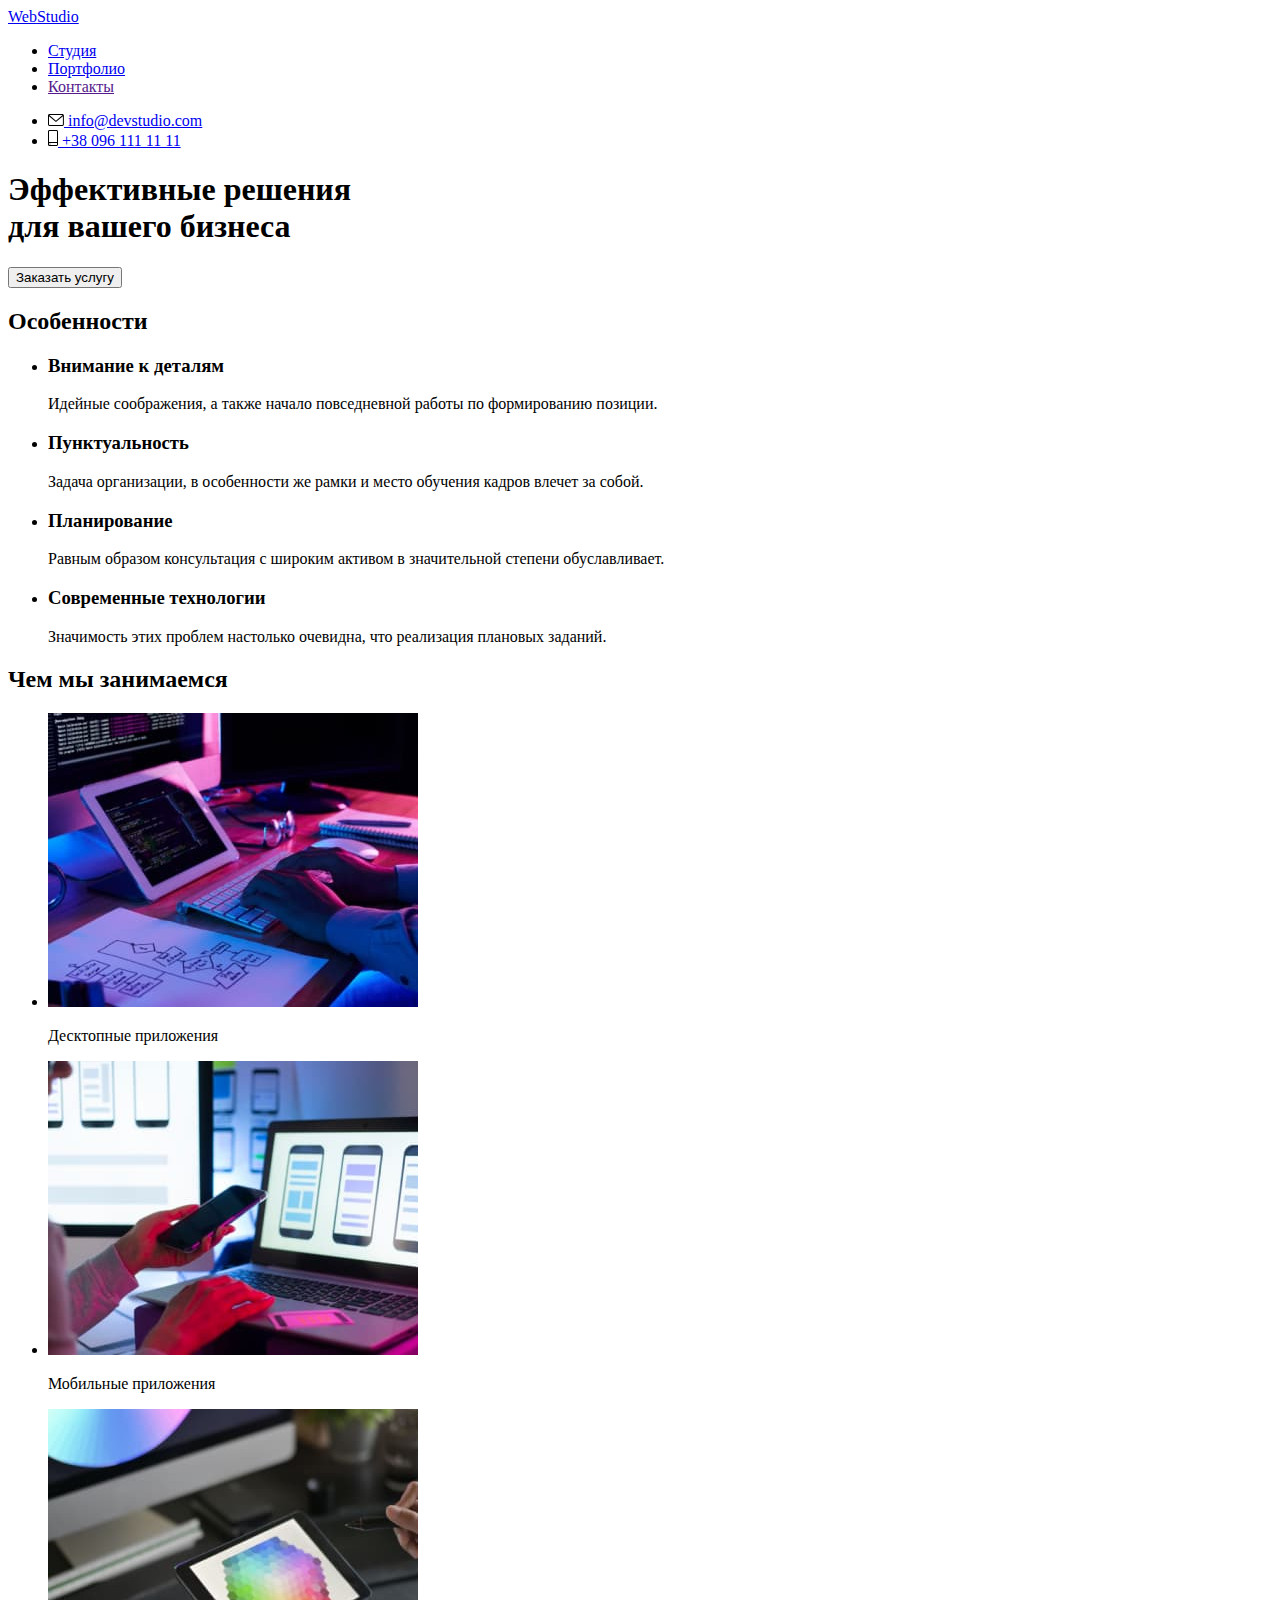
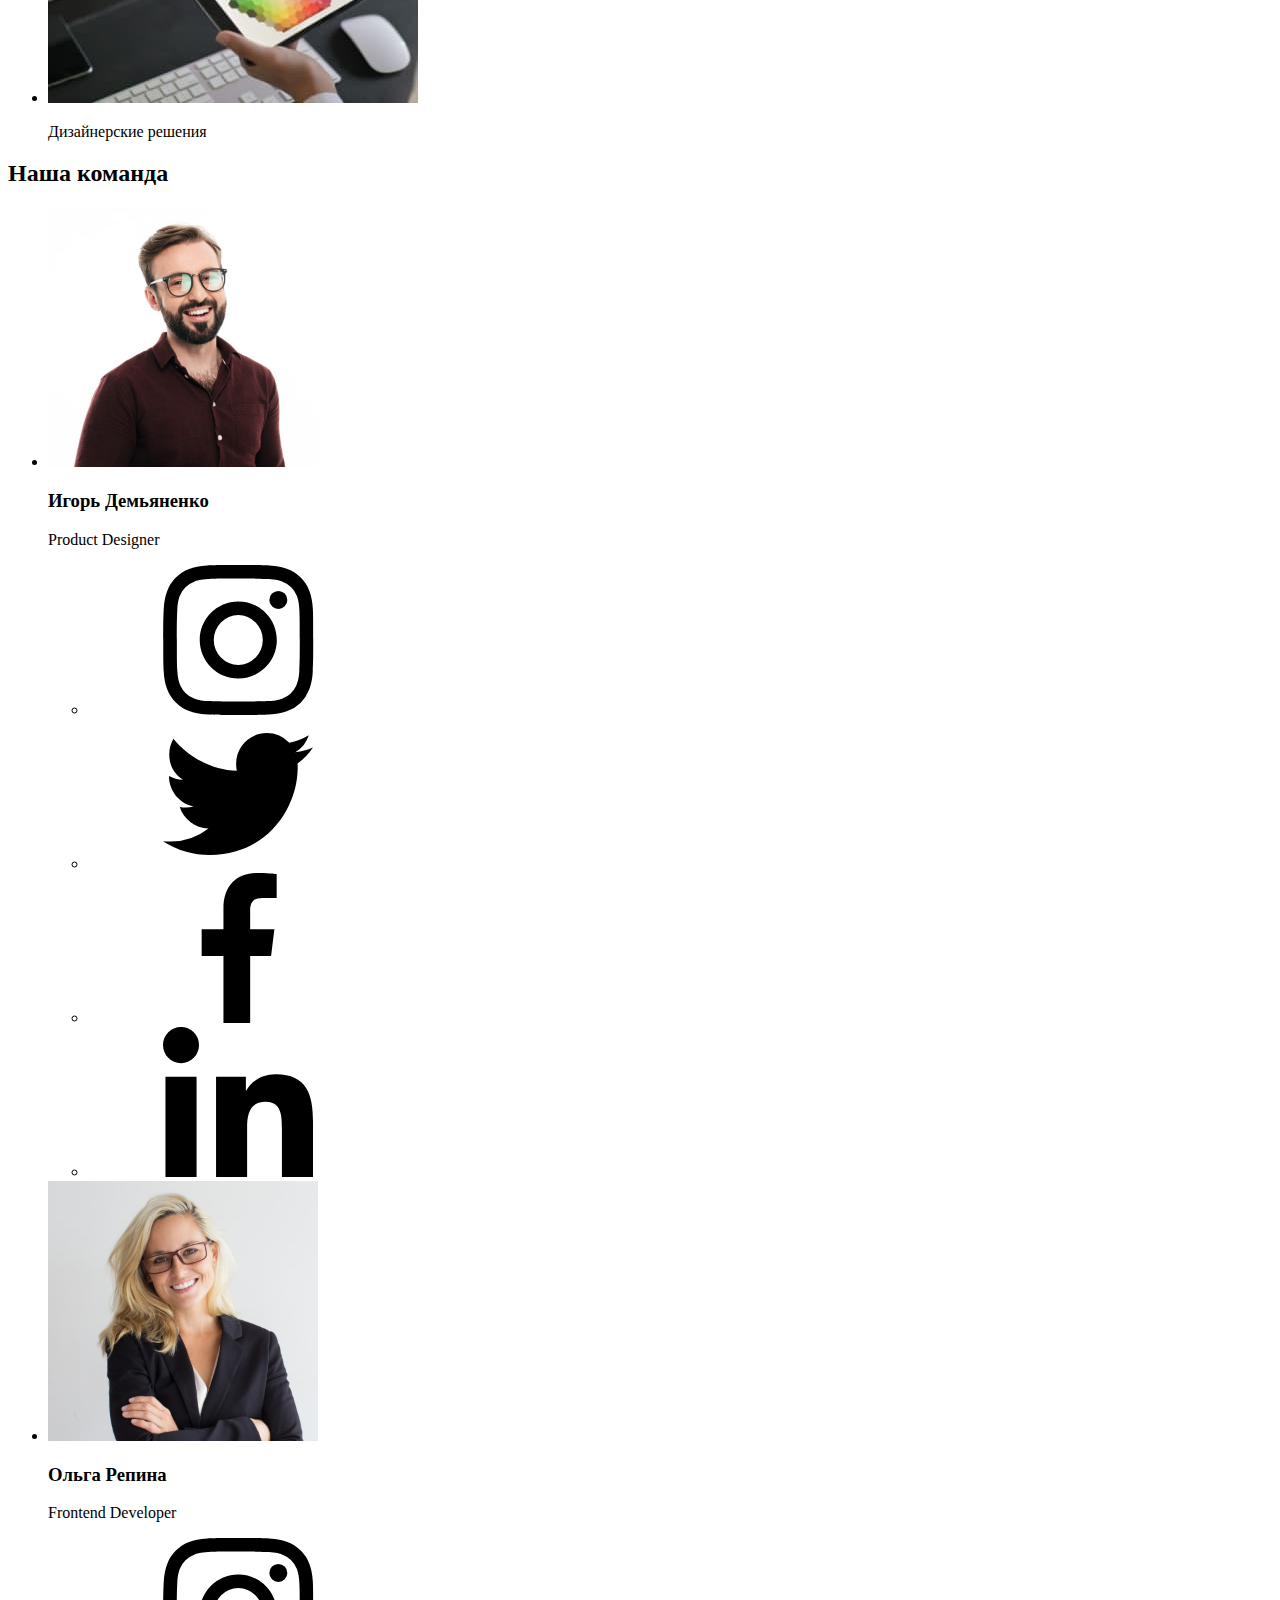
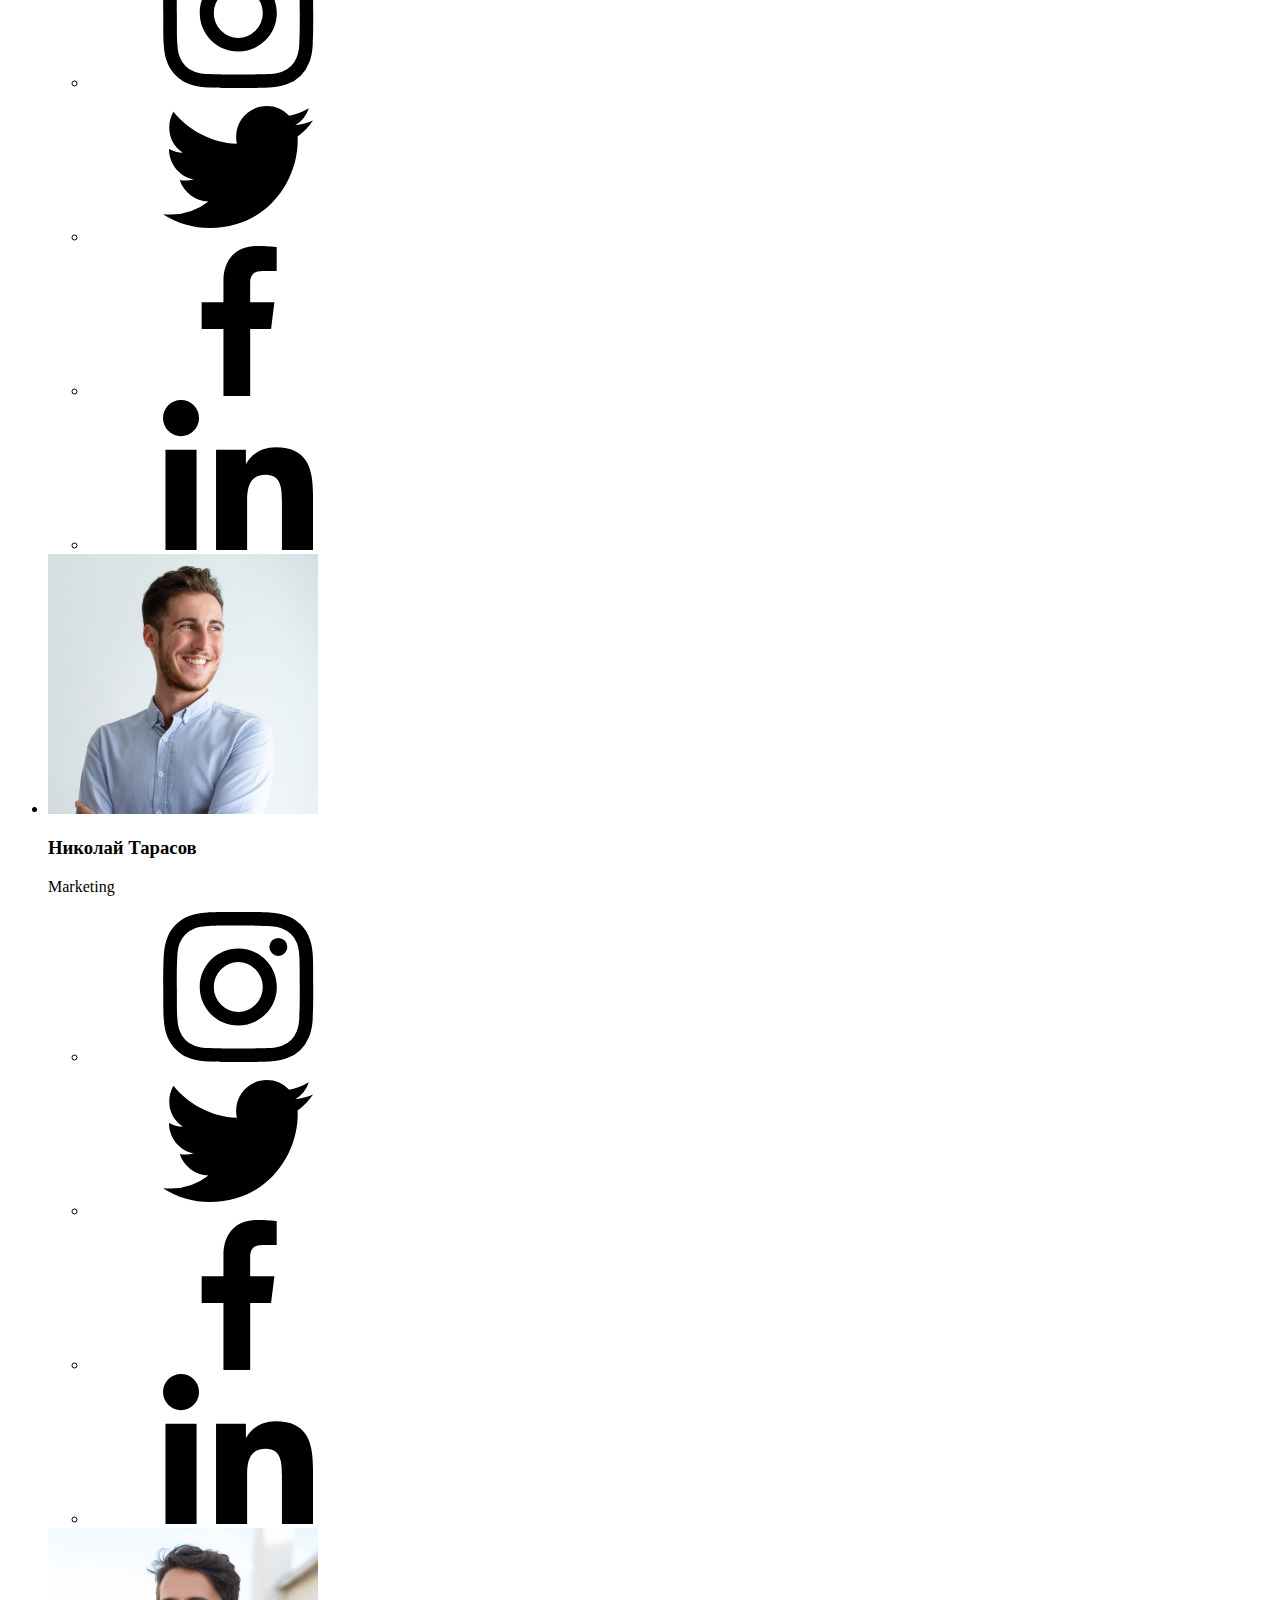
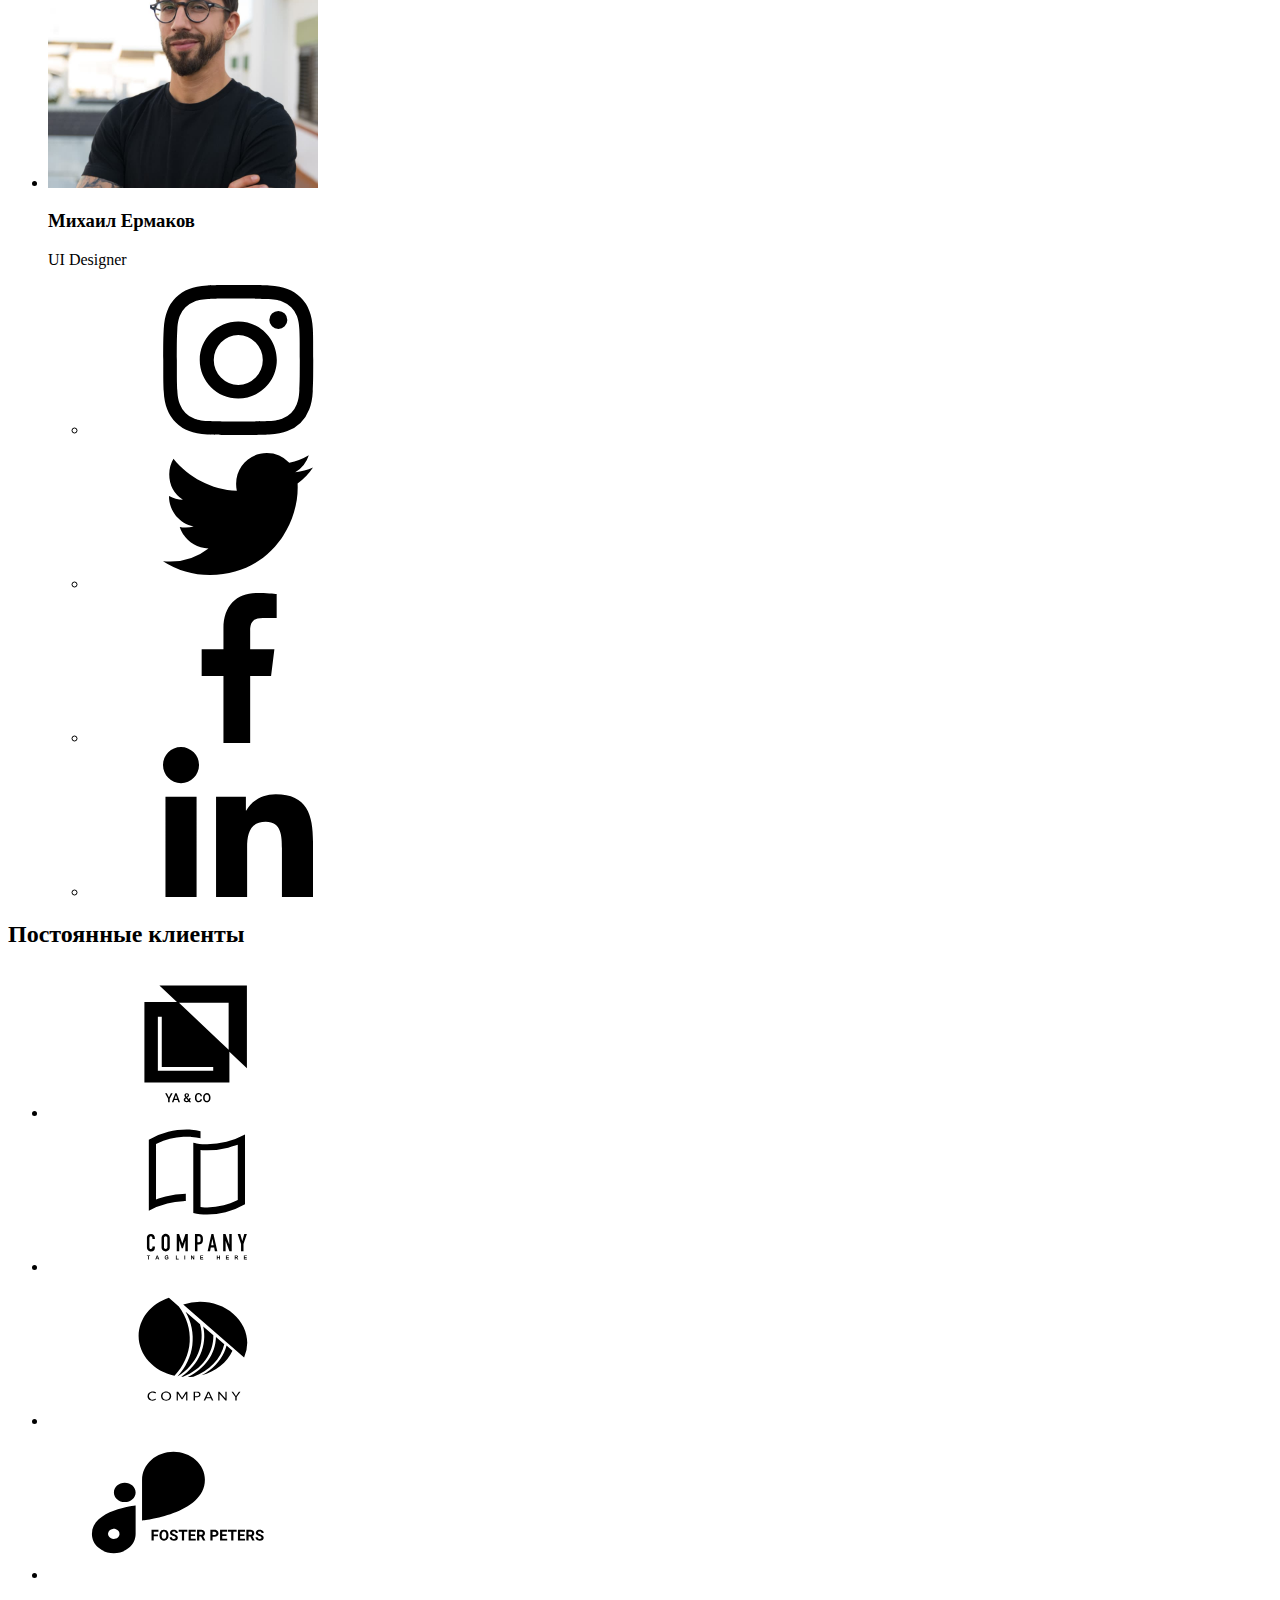
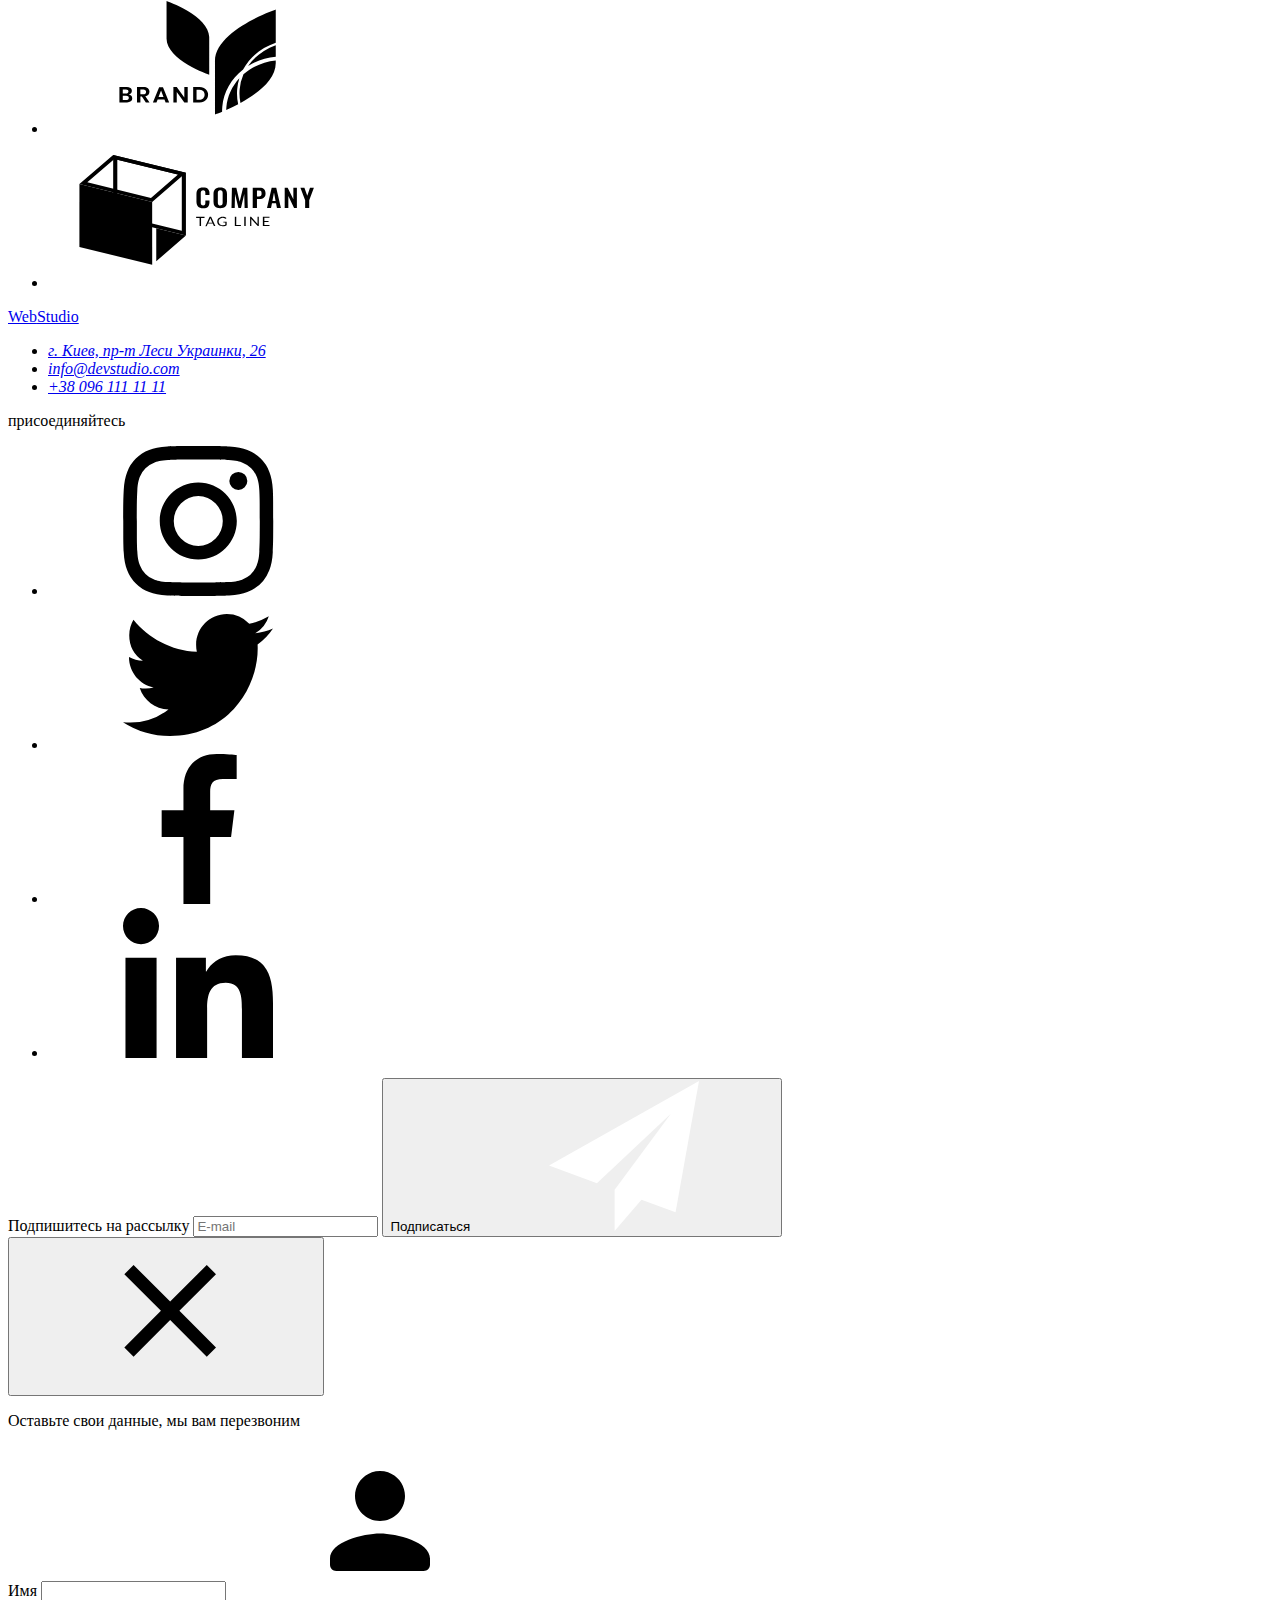
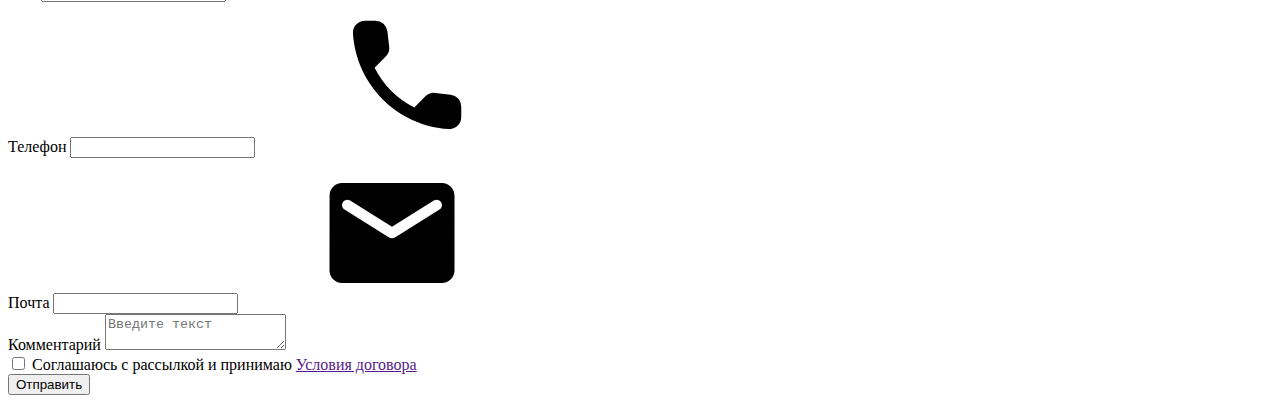
==== commit 38ea544e: "Подключает в файлах index.html и portfolio.html минифицированный файл стилей main.min.css" ====
--- a/index.html
+++ b/index.html
@@ -5,16 +5,7 @@
     <meta http-equiv="X-UA-Compatible" content="IE=edge" />
     <meta name="viewport" content="width=device-width, initial-scale=1.0" />
     <title>WebStudio</title>
-    <link
-      rel="stylesheet"
-      href="https://cdnjs.cloudflare.com/ajax/libs/modern-normalize/1.0.0/modern-normalize.min.css"
-    />
-    <link rel="preconnect" href="https://fonts.gstatic.com" />
-    <link
-      href="https://fonts.googleapis.com/css2?family=Raleway:wght@700&family=Roboto:wght@400;500;700;900&display=swap"
-      rel="stylesheet"
-    />
-    <link rel="stylesheet" href="./css/styles.css" />
+    <link rel="stylesheet" href="./css/main.min.css " />
   </head>
   <body>
     <header class="header">
@@ -385,19 +376,19 @@
           </ul>
         </div>
 
-        <form class="footer-form">
-          <label class="footer-form__text" for="email">Подпишитесь на рассылку</label>
+        <form class="form-subscription">
+          <label class="form-subscription__text" for="email">Подпишитесь на рассылку</label>
           <input
-            class="footer-form__input"
+            class="form-subscription__input"
             type="email"
             name="email"
             placeholder="E-mail"
             id="email"
             autocomplete="off"
           />
-          <button class="footer-form__btn button" type="submit">
+          <button class="form-subscription__btn button" type="submit">
             Подписаться
-            <svg class="footer-form__svg">
+            <svg class="form-subscription__svg">
               <use href="./images/icons/sprite.svg#icon-send"></use>
             </svg>
           </button>
